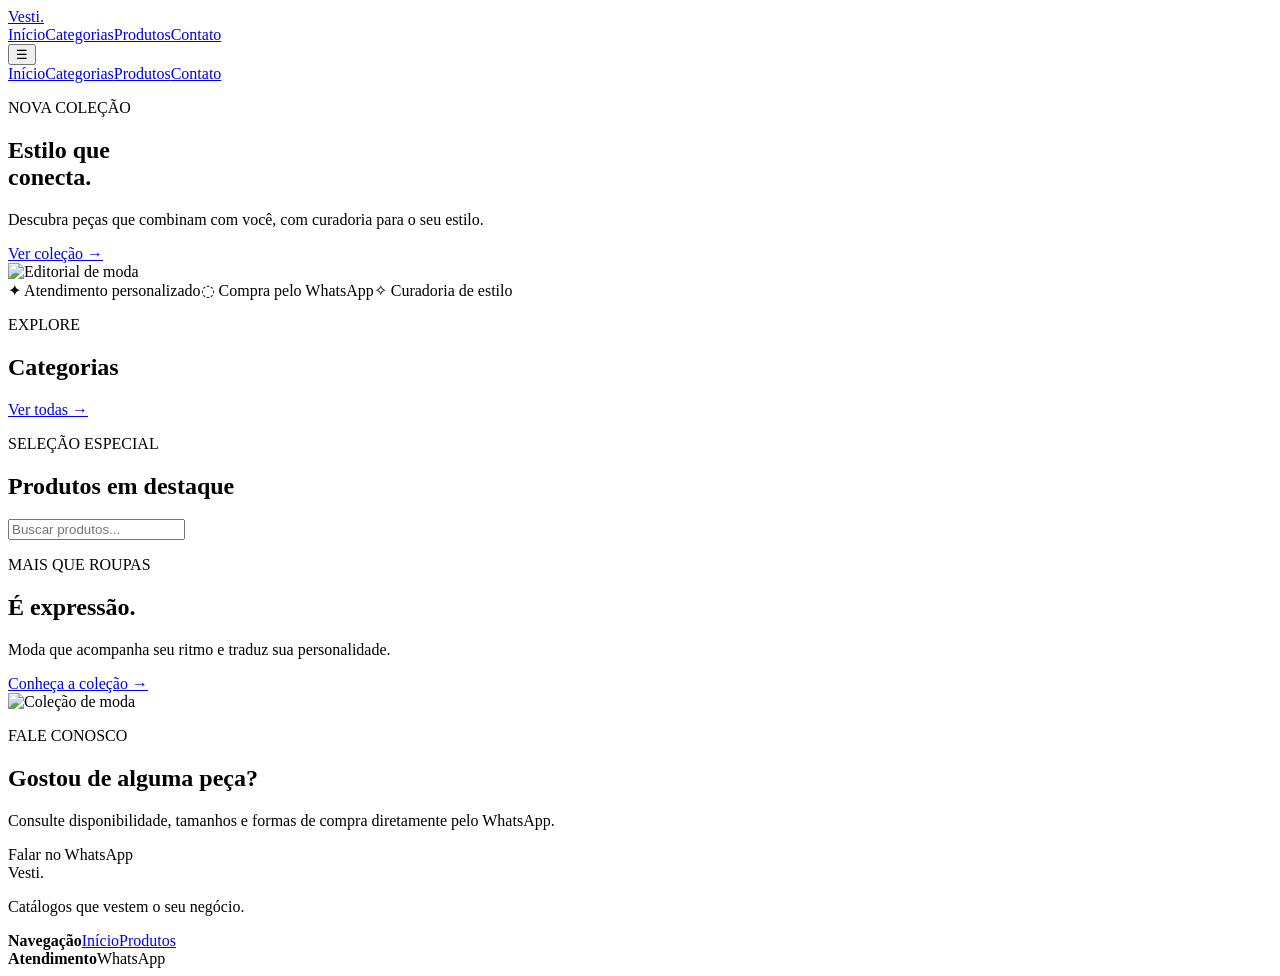
==== index.html @ 07795351 "Create Vesti catalog homepage" ====
<!doctype html>
<html lang="pt-BR">
<head>
  <meta charset="UTF-8" />
  <meta name="viewport" content="width=device-width, initial-scale=1.0" />
  <meta name="description" content="Catálogo digital de moda" />
  <title>Vesti | Catálogo</title>
  <link rel="preconnect" href="https://fonts.googleapis.com" />
  <link rel="preconnect" href="https://fonts.gstatic.com" crossorigin />
  <link href="https://fonts.googleapis.com/css2?family=Inter:wght@400;500;600&family=Poppins:wght@500;600;700&display=swap" rel="stylesheet" />
  <link rel="stylesheet" href="css/style.css" />
</head>
<body>
  <header class="header">
    <a class="brand" href="#inicio">Vesti<span>.</span></a>
    <nav class="nav"><a href="#inicio">Início</a><a href="#categorias">Categorias</a><a href="#produtos">Produtos</a><a href="#contato">Contato</a></nav>
    <button class="menu" id="menu" aria-label="Abrir menu">☰</button>
  </header>
  <nav class="mobile-nav" id="mobileNav"><a href="#inicio">Início</a><a href="#categorias">Categorias</a><a href="#produtos">Produtos</a><a href="#contato">Contato</a></nav>
  <main>
    <section class="hero" id="inicio">
      <div class="hero-copy"><p class="eyebrow">NOVA COLEÇÃO</p><h1>Estilo que<br><strong>conecta.</strong></h1><p>Descubra peças que combinam com você, com curadoria para o seu estilo.</p><a class="btn primary" href="#produtos">Ver coleção <span>→</span></a></div>
      <div class="hero-image"><img src="https://images.unsplash.com/photo-1539109136881-3be0616acf4b?auto=format&fit=crop&w=1200&q=85" alt="Editorial de moda" /></div>
    </section>
    <section class="benefits"><span>✦ Atendimento personalizado</span><span>◌ Compra pelo WhatsApp</span><span>✧ Curadoria de estilo</span></section>
    <section class="section" id="categorias"><div class="section-head"><div><p class="eyebrow">EXPLORE</p><h2>Categorias</h2></div><a class="link" href="#produtos">Ver todas →</a></div><div class="categories" id="categories"></div></section>
    <section class="section" id="produtos"><div class="section-head"><div><p class="eyebrow">SELEÇÃO ESPECIAL</p><h2>Produtos em destaque</h2></div><input id="search" type="search" placeholder="Buscar produtos..." aria-label="Buscar produtos" /></div><div class="filters" id="filters"></div><div class="products" id="products"></div><p id="empty" hidden>Nenhum produto encontrado.</p></section>
    <section class="promo"><div><p class="eyebrow">MAIS QUE ROUPAS</p><h2>É expressão.</h2><p>Moda que acompanha seu ritmo e traduz sua personalidade.</p><a class="btn primary" href="#produtos">Conheça a coleção →</a></div><img src="https://images.unsplash.com/photo-1496747611176-843222e1e57c?auto=format&fit=crop&w=1100&q=85" alt="Coleção de moda" /></section>
    <section class="contact" id="contato"><div><p class="eyebrow">FALE CONOSCO</p><h2>Gostou de alguma peça?</h2><p>Consulte disponibilidade, tamanhos e formas de compra diretamente pelo WhatsApp.</p></div><a class="btn primary" id="whatsapp" target="_blank" rel="noopener">Falar no WhatsApp</a></section>
  </main>
  <footer class="footer"><div><div class="footer-brand">Vesti<span>.</span></div><p>Catálogos que vestem o seu negócio.</p></div><div><strong>Navegação</strong><a href="#inicio">Início</a><a href="#produtos">Produtos</a></div><div><strong>Atendimento</strong><a id="footerWhatsApp" target="_blank" rel="noopener">WhatsApp</a><span id="instagram"></span></div></footer>
  <dialog id="dialog"><button id="close" class="close" aria-label="Fechar">×</button><div id="dialogBody"></div></dialog>
  <script src="js/script.js"></script>
</body>
</html>
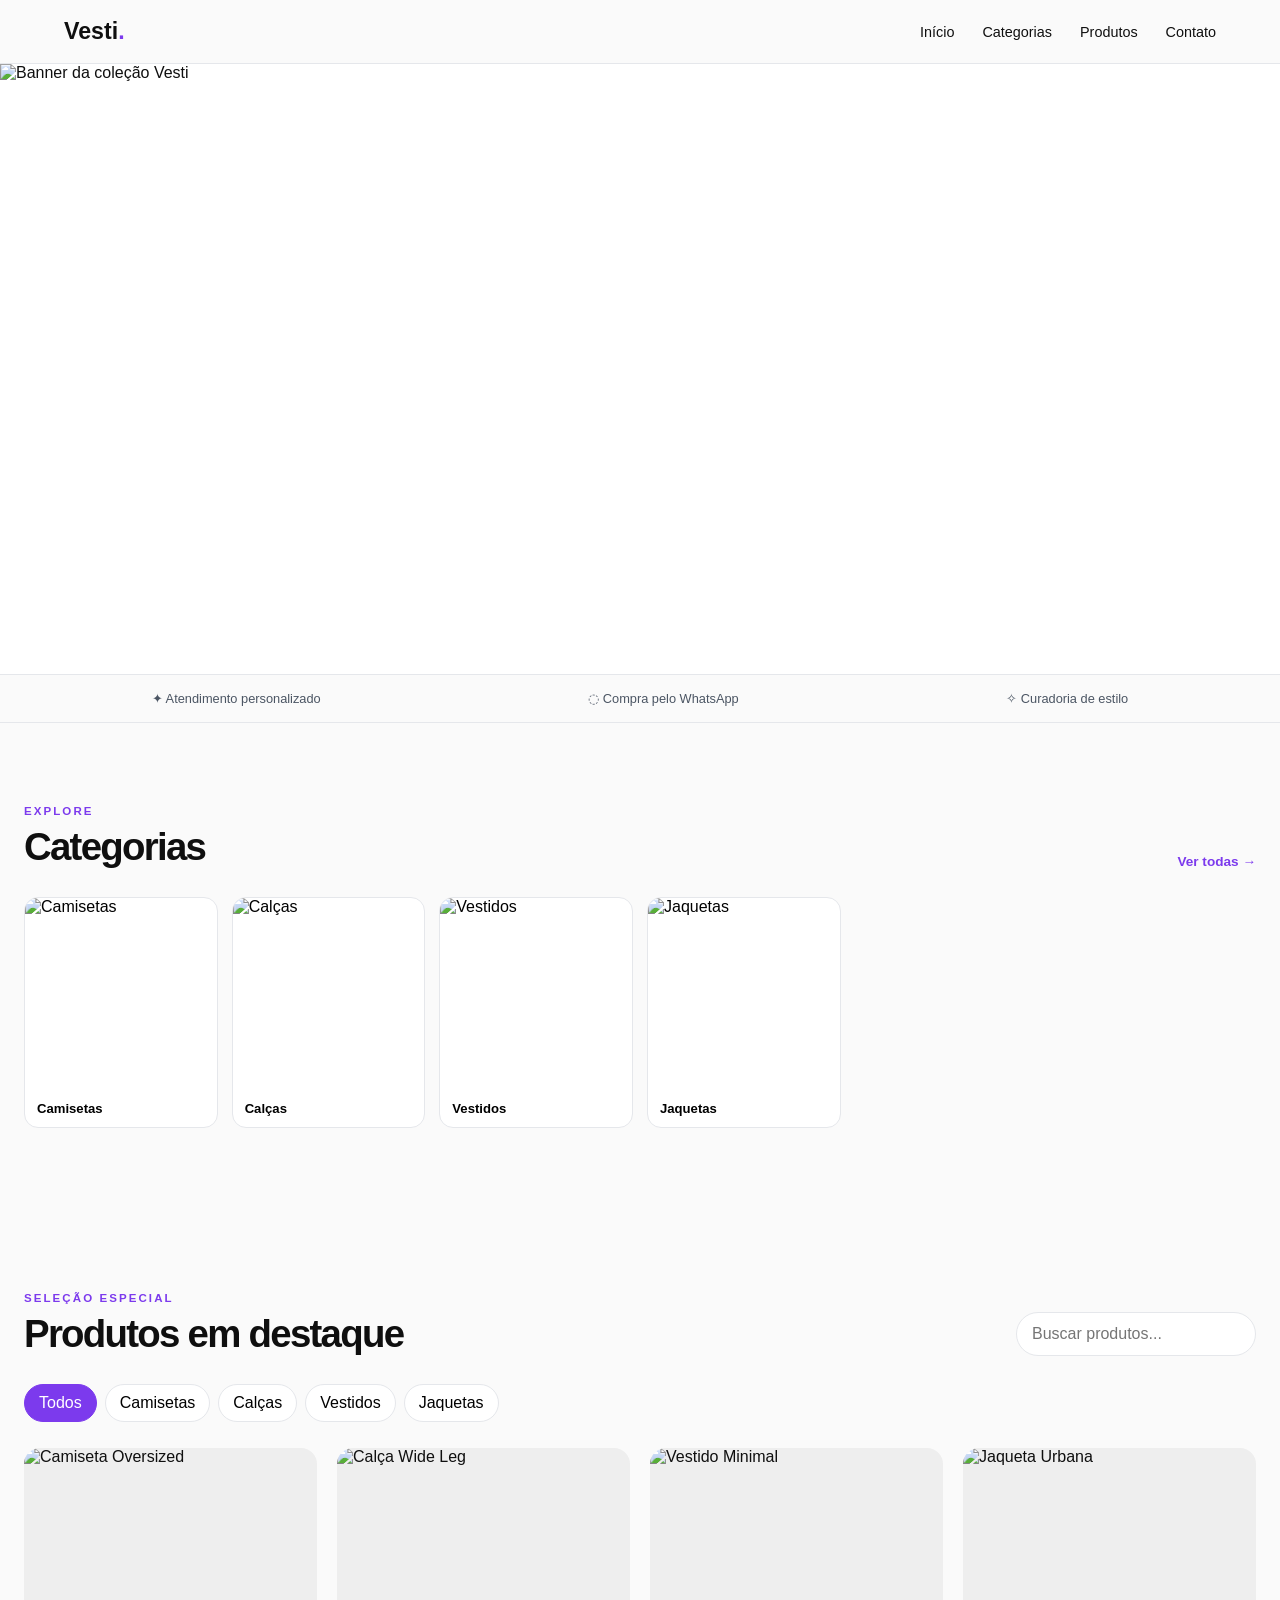
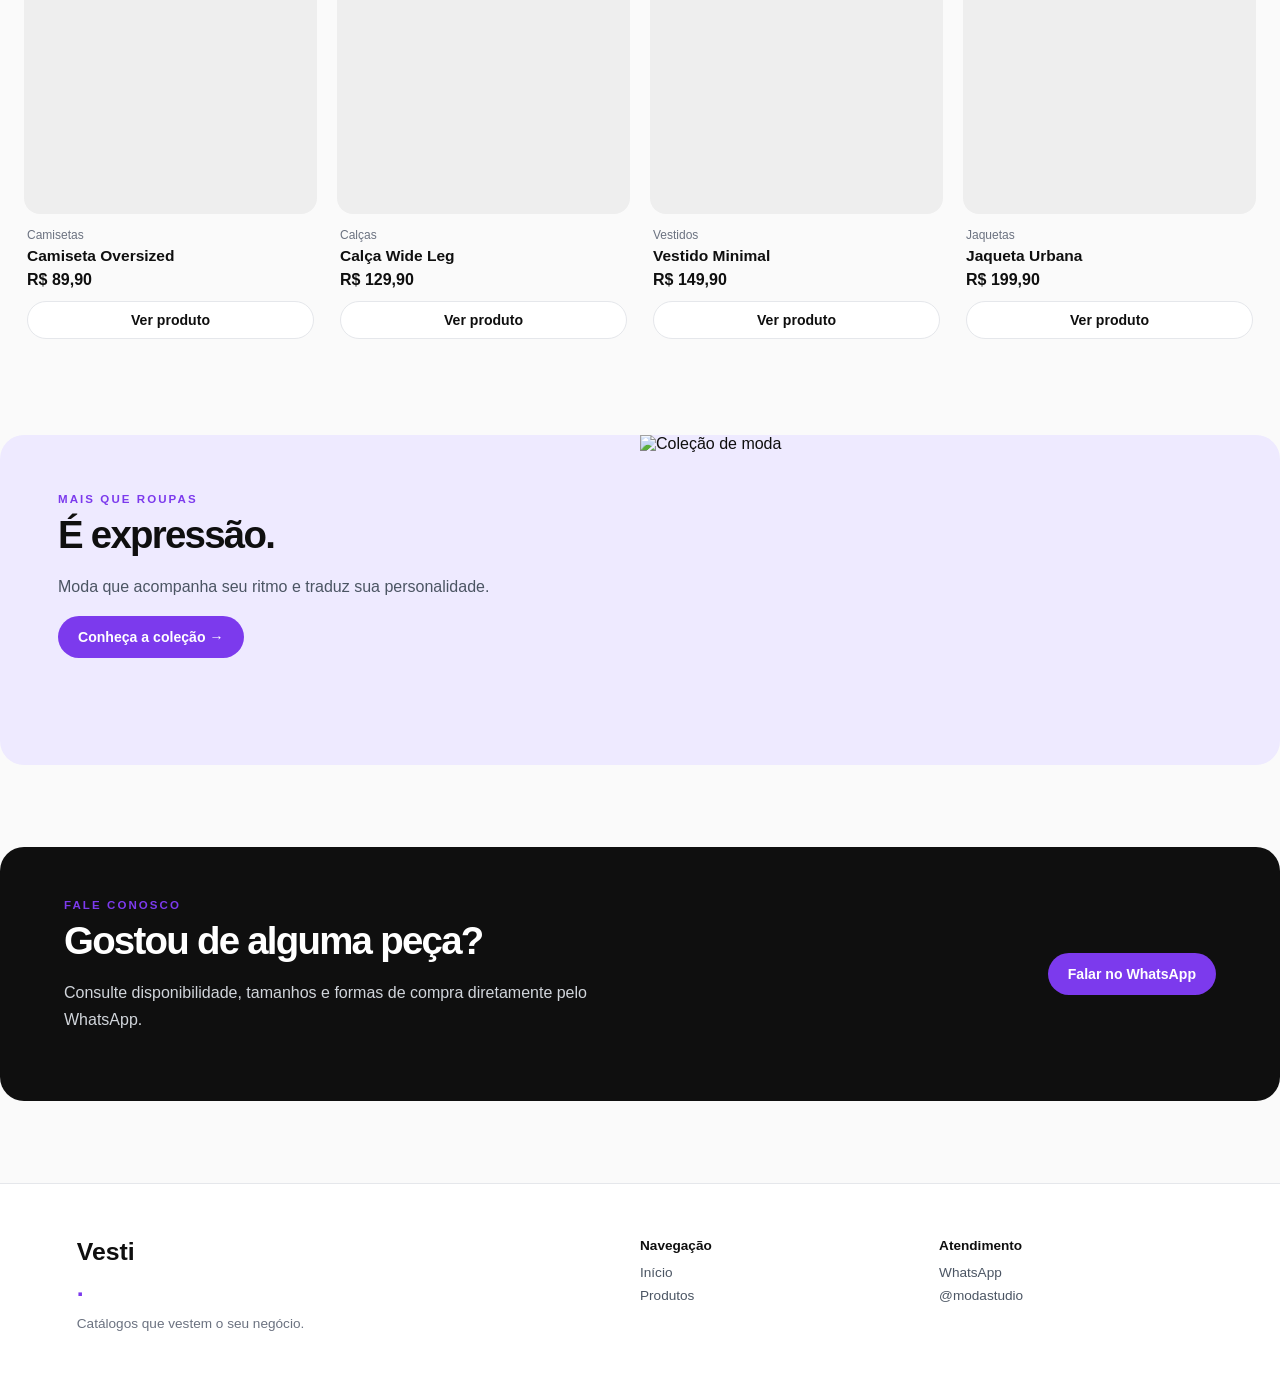
==== commit aa4d0944: "Altera banner para receber somente uma imagem" ====
--- a/index.html
+++ b/index.html
@@ -19,8 +19,7 @@
   <nav class="mobile-nav" id="mobileNav"><a href="#inicio">Início</a><a href="#categorias">Categorias</a><a href="#produtos">Produtos</a><a href="#contato">Contato</a></nav>
   <main>
     <section class="hero" id="inicio">
-      <div class="hero-copy"><p class="eyebrow">NOVA COLEÇÃO</p><h1>Estilo que<br><strong>conecta.</strong></h1><p>Descubra peças que combinam com você, com curadoria para o seu estilo.</p><a class="btn primary" href="#produtos">Ver coleção <span>→</span></a></div>
-      <div class="hero-image"><img src="https://images.unsplash.com/photo-1539109136881-3be0616acf4b?auto=format&fit=crop&w=1200&q=85" alt="Editorial de moda" /></div>
+      <img class="hero-banner" src="assets/banner-desktop.png" alt="Banner da coleção Vesti" />
     </section>
     <section class="benefits"><span>✦ Atendimento personalizado</span><span>◌ Compra pelo WhatsApp</span><span>✧ Curadoria de estilo</span></section>
     <section class="section" id="categorias"><div class="section-head"><div><p class="eyebrow">EXPLORE</p><h2>Categorias</h2></div><a class="link" href="#produtos">Ver todas →</a></div><div class="categories" id="categories"></div></section>
--- a/css/style.css
+++ b/css/style.css
@@ -0,0 +1 @@
+:root{--black:#0f0f0f;--white:#fafafa;--purple:#7c3aed;--light:#e5e7eb;--muted:#6b7280}*{box-sizing:border-box}html{scroll-behavior:smooth}body{margin:0;background:var(--white);color:var(--black);font-family:Inter,Arial,sans-serif}h1,h2,h3,.brand,.btn,.footer-brand{font-family:Poppins,Arial,sans-serif}a{text-decoration:none;color:inherit}button,input{font:inherit}.header{position:sticky;top:0;z-index:20;display:flex;align-items:center;justify-content:space-between;padding:18px clamp(20px,5vw,72px);background:rgba(250,250,250,.94);border-bottom:1px solid var(--light);backdrop-filter:blur(14px)}.brand{font-size:1.45rem;font-weight:700}.brand span,.footer-brand span{color:var(--purple)}.nav{display:flex;gap:28px;font-size:.9rem}.nav a:hover,.link{color:var(--purple)}.menu{display:none;border:0;background:transparent;font-size:1.5rem}.mobile-nav{display:none;padding:12px 24px;border-bottom:1px solid var(--light)}.mobile-nav a{display:block;padding:9px 0}.hero{max-width:1280px;margin:auto;display:grid;grid-template-columns:1fr 1fr;min-height:610px;background:#fff}.hero-copy{display:flex;flex-direction:column;justify-content:center;padding:60px clamp(28px,6vw,80px)}.eyebrow{margin:0;color:var(--purple);font-size:.72rem;font-weight:700;letter-spacing:.18em}.hero h1{margin:16px 0;font-size:clamp(3rem,6vw,6.2rem);line-height:1.03;letter-spacing:-.065em}.hero h1 strong{color:var(--purple)}.hero-copy>p:not(.eyebrow){max-width:460px;color:#4b5563;line-height:1.7}.hero-image{min-height:610px}.hero-image img{width:100%;height:100%;object-fit:cover}.btn{display:inline-flex;align-items:center;justify-content:center;gap:9px;width:max-content;padding:13px 20px;border-radius:999px;font-size:.88rem;font-weight:600}.primary{color:white;background:var(--purple)}.benefits{max-width:1280px;margin:auto;display:flex;justify-content:space-around;gap:12px;padding:16px 24px;border-block:1px solid var(--light);font-size:.8rem;color:#4b5563}.section{max-width:1280px;margin:auto;padding:82px 24px}.section-head{display:flex;align-items:end;justify-content:space-between;gap:20px;margin-bottom:28px}.section-head h2,.promo h2,.contact h2{margin:8px 0 0;font-size:clamp(1.9rem,3vw,3rem);letter-spacing:-.045em}.link{font-size:.85rem;font-weight:600}.section-head input{width:240px;padding:12px 15px;border:1px solid var(--light);border-radius:999px;background:#fff;outline-color:var(--purple)}.categories{display:grid;grid-template-columns:repeat(6,1fr);gap:14px}.category{padding:0;overflow:hidden;background:#fff;border:1px solid var(--light);border-radius:14px;text-align:left;cursor:pointer}.category img{display:block;width:100%;aspect-ratio:1;object-fit:cover}.category span{display:block;padding:11px 12px;font-size:.82rem;font-weight:600}.filters{display:flex;flex-wrap:wrap;gap:8px;margin-bottom:26px}.filter{padding:9px 14px;border:1px solid var(--light);border-radius:999px;background:#fff;cursor:pointer}.filter.active,.filter:hover{color:#fff;background:var(--purple);border-color:var(--purple)}.products{display:grid;grid-template-columns:repeat(4,1fr);gap:20px}.card-media{overflow:hidden;aspect-ratio:4/5;border-radius:16px;background:#eee}.card-media img{width:100%;height:100%;object-fit:cover;display:block;transition:transform .35s}.card:hover img{transform:scale(1.04)}.card-info{padding:14px 3px}.card-category{margin:0 0 5px;color:var(--muted);font-size:.75rem}.card h3{margin:0 0 6px;font-size:.97rem}.price{margin:0;font-weight:700}.card .btn{width:100%;margin-top:12px;padding:10px 14px;border:1px solid var(--light);background:#fff;color:var(--black)}.promo{max-width:1280px;margin:0 auto 82px;display:grid;grid-template-columns:1fr 1fr;overflow:hidden;border-radius:24px;background:#eeeaff}.promo>div{padding:58px}.promo p:not(.eyebrow),.contact p:not(.eyebrow){max-width:570px;color:#4b5563;line-height:1.7}.promo img{width:100%;height:100%;min-height:330px;object-fit:cover}.contact{max-width:1280px;margin:0 auto 82px;padding:52px clamp(28px,5vw,64px);display:flex;align-items:center;justify-content:space-between;gap:30px;background:var(--black);color:#fff;border-radius:24px}.contact p:not(.eyebrow){color:#d1d5db}.footer{display:grid;grid-template-columns:2fr 1fr 1fr;gap:35px;padding:54px clamp(24px,6vw,80px);border-top:1px solid var(--light);background:#fff;color:#4b5563;font-size:.85rem}.footer-brand{font-size:1.55rem;font-weight:700;color:var(--black)}.footer p{color:var(--muted)}.footer>div>strong{display:block;margin-bottom:12px;color:var(--black)}.footer a,.footer span{display:block;margin:8px 0}.close{float:right;border:0;background:transparent;font-size:1.8rem;cursor:pointer}dialog{width:min(92vw,760px);border:0;border-radius:22px;padding:26px;box-shadow:0 20px 80px #0003}dialog::backdrop{background:#0009}.dialog-grid{display:grid;grid-template-columns:1fr 1fr;gap:24px}.dialog-grid img{width:100%;border-radius:14px;aspect-ratio:4/5;object-fit:cover}.dialog-copy{color:#4b5563;line-height:1.7}@media(max-width:980px){.categories{grid-template-columns:repeat(3,1fr)}.products{grid-template-columns:repeat(2,1fr)}}@media(max-width:680px){.nav{display:none}.menu{display:block}.mobile-nav.open{display:block}.hero{grid-template-columns:1fr}.hero-copy{min-height:460px}.hero-image{min-height:430px}.benefits{flex-direction:column;align-items:center}.section{padding:56px 20px}.section-head{align-items:start;flex-direction:column}.section-head input{width:100%}.categories{grid-template-columns:repeat(2,1fr);gap:10px}.promo{grid-template-columns:1fr;margin:0 20px 56px}.promo>div{padding:34px 26px}.contact{margin:0 20px 56px;flex-direction:column;align-items:flex-start;padding:34px 26px}.footer{grid-template-columns:1fr 1fr}.dialog-grid{grid-template-columns:1fr}}
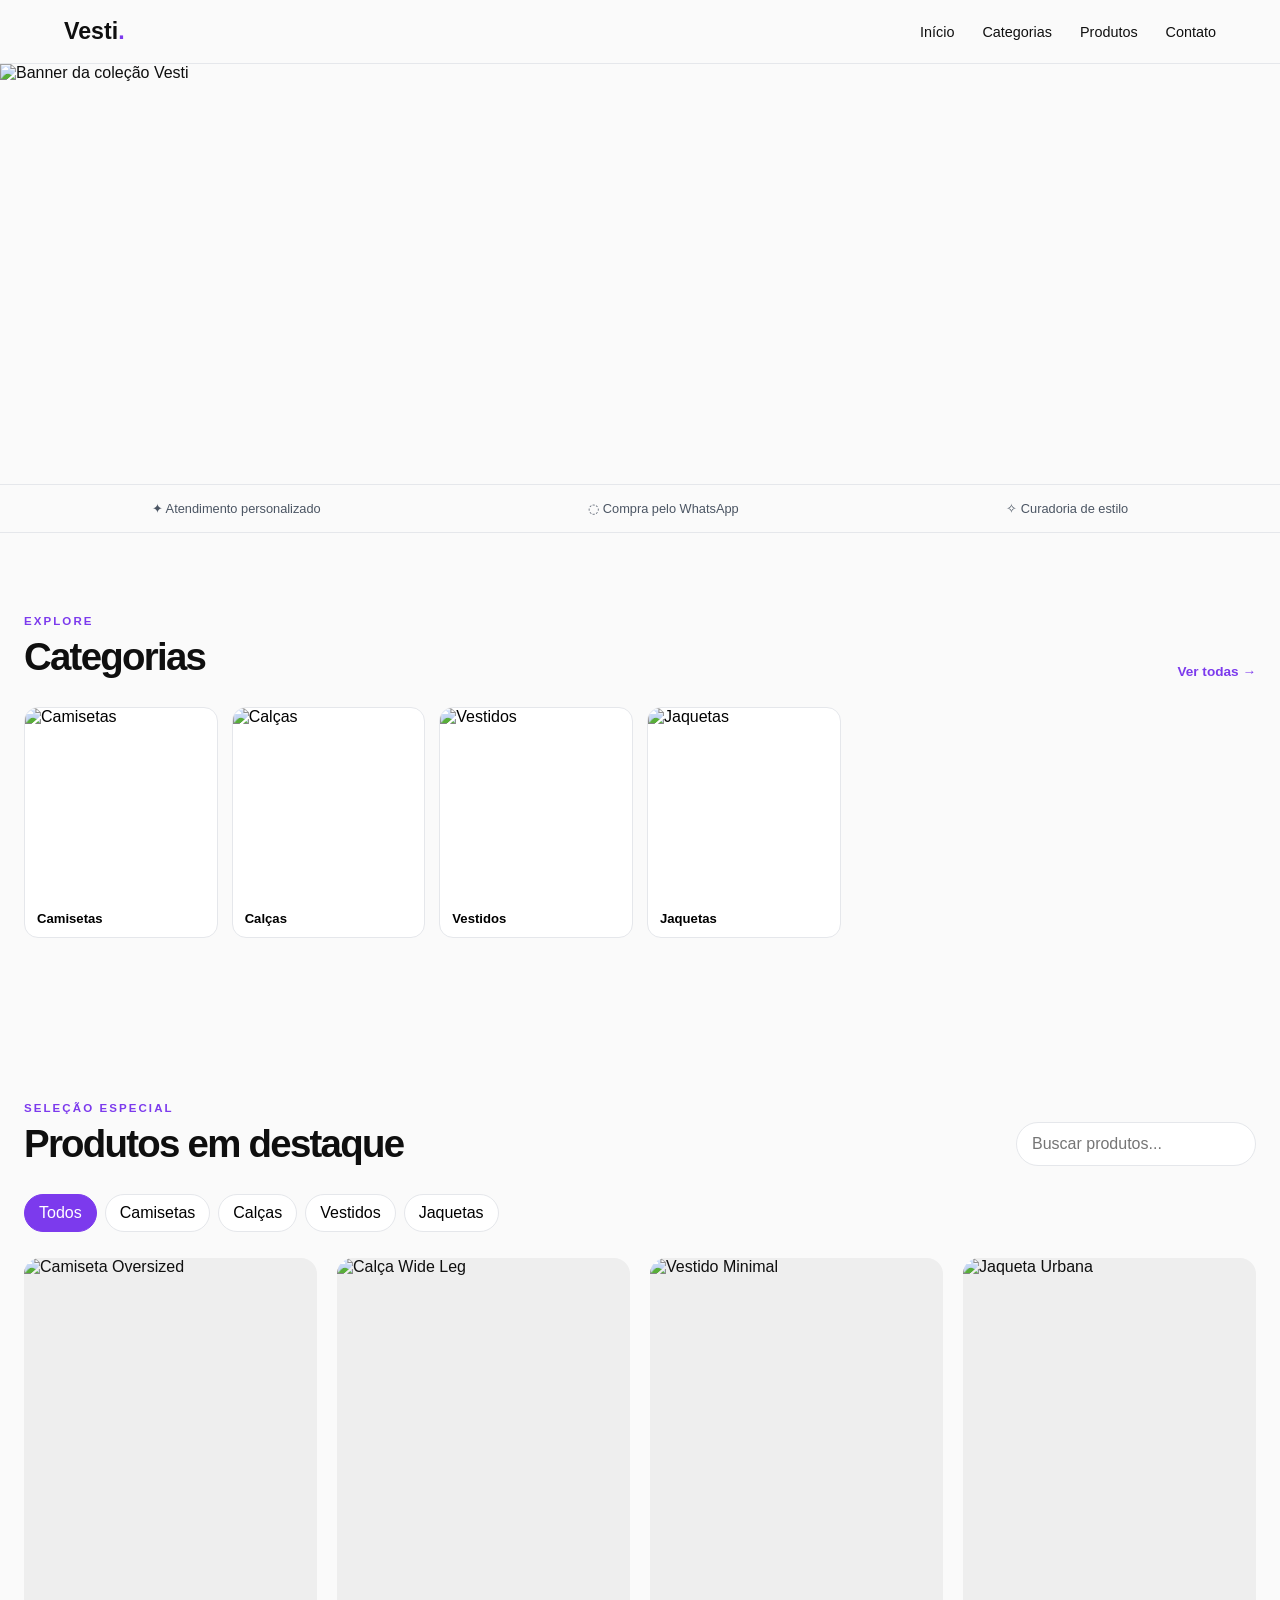
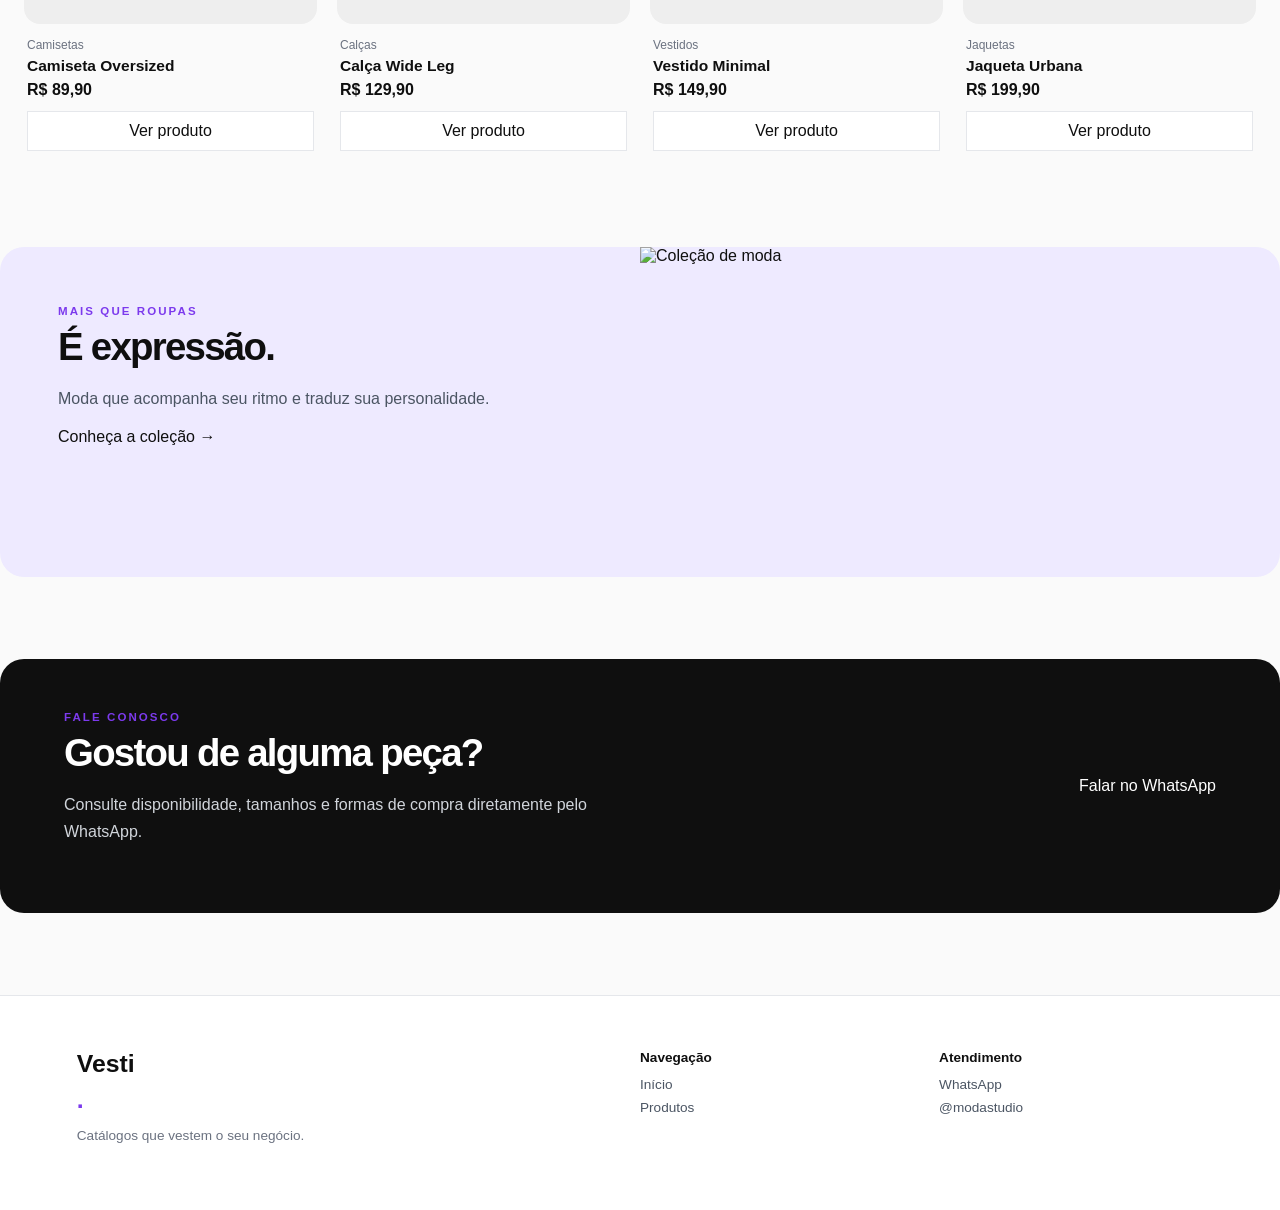
==== commit 0ef231d2: "Usa banner mobile automaticamente em dispositivos móveis" ====
--- a/index.html
+++ b/index.html
@@ -19,7 +19,10 @@
   <nav class="mobile-nav" id="mobileNav"><a href="#inicio">Início</a><a href="#categorias">Categorias</a><a href="#produtos">Produtos</a><a href="#contato">Contato</a></nav>
   <main>
     <section class="hero" id="inicio">
-      <img class="hero-banner" src="assets/banner-desktop.png" alt="Banner da coleção Vesti" />
+      <picture>
+        <source media="(max-width: 680px)" srcset="assets/banner-mobile.png" />
+        <img class="hero-banner" src="assets/banner-desktop.png" alt="Banner da coleção Vesti" />
+      </picture>
     </section>
     <section class="benefits"><span>✦ Atendimento personalizado</span><span>◌ Compra pelo WhatsApp</span><span>✧ Curadoria de estilo</span></section>
     <section class="section" id="categorias"><div class="section-head"><div><p class="eyebrow">EXPLORE</p><h2>Categorias</h2></div><a class="link" href="#produtos">Ver todas →</a></div><div class="categories" id="categories"></div></section>
--- a/css/style.css
+++ b/css/style.css
@@ -1 +1 @@
-:root{--black:#0f0f0f;--white:#fafafa;--purple:#7c3aed;--light:#e5e7eb;--muted:#6b7280}*{box-sizing:border-box}html{scroll-behavior:smooth}body{margin:0;background:var(--white);color:var(--black);font-family:Inter,Arial,sans-serif}h1,h2,h3,.brand,.btn,.footer-brand{font-family:Poppins,Arial,sans-serif}a{text-decoration:none;color:inherit}button,input{font:inherit}.header{position:sticky;top:0;z-index:20;display:flex;align-items:center;justify-content:space-between;padding:18px clamp(20px,5vw,72px);background:rgba(250,250,250,.94);border-bottom:1px solid var(--light);backdrop-filter:blur(14px)}.brand{font-size:1.45rem;font-weight:700}.brand span,.footer-brand span{color:var(--purple)}.nav{display:flex;gap:28px;font-size:.9rem}.nav a:hover,.link{color:var(--purple)}.menu{display:none;border:0;background:transparent;font-size:1.5rem}.mobile-nav{display:none;padding:12px 24px;border-bottom:1px solid var(--light)}.mobile-nav a{display:block;padding:9px 0}.hero{max-width:1280px;margin:auto;display:grid;grid-template-columns:1fr 1fr;min-height:610px;background:#fff}.hero-copy{display:flex;flex-direction:column;justify-content:center;padding:60px clamp(28px,6vw,80px)}.eyebrow{margin:0;color:var(--purple);font-size:.72rem;font-weight:700;letter-spacing:.18em}.hero h1{margin:16px 0;font-size:clamp(3rem,6vw,6.2rem);line-height:1.03;letter-spacing:-.065em}.hero h1 strong{color:var(--purple)}.hero-copy>p:not(.eyebrow){max-width:460px;color:#4b5563;line-height:1.7}.hero-image{min-height:610px}.hero-image img{width:100%;height:100%;object-fit:cover}.btn{display:inline-flex;align-items:center;justify-content:center;gap:9px;width:max-content;padding:13px 20px;border-radius:999px;font-size:.88rem;font-weight:600}.primary{color:white;background:var(--purple)}.benefits{max-width:1280px;margin:auto;display:flex;justify-content:space-around;gap:12px;padding:16px 24px;border-block:1px solid var(--light);font-size:.8rem;color:#4b5563}.section{max-width:1280px;margin:auto;padding:82px 24px}.section-head{display:flex;align-items:end;justify-content:space-between;gap:20px;margin-bottom:28px}.section-head h2,.promo h2,.contact h2{margin:8px 0 0;font-size:clamp(1.9rem,3vw,3rem);letter-spacing:-.045em}.link{font-size:.85rem;font-weight:600}.section-head input{width:240px;padding:12px 15px;border:1px solid var(--light);border-radius:999px;background:#fff;outline-color:var(--purple)}.categories{display:grid;grid-template-columns:repeat(6,1fr);gap:14px}.category{padding:0;overflow:hidden;background:#fff;border:1px solid var(--light);border-radius:14px;text-align:left;cursor:pointer}.category img{display:block;width:100%;aspect-ratio:1;object-fit:cover}.category span{display:block;padding:11px 12px;font-size:.82rem;font-weight:600}.filters{display:flex;flex-wrap:wrap;gap:8px;margin-bottom:26px}.filter{padding:9px 14px;border:1px solid var(--light);border-radius:999px;background:#fff;cursor:pointer}.filter.active,.filter:hover{color:#fff;background:var(--purple);border-color:var(--purple)}.products{display:grid;grid-template-columns:repeat(4,1fr);gap:20px}.card-media{overflow:hidden;aspect-ratio:4/5;border-radius:16px;background:#eee}.card-media img{width:100%;height:100%;object-fit:cover;display:block;transition:transform .35s}.card:hover img{transform:scale(1.04)}.card-info{padding:14px 3px}.card-category{margin:0 0 5px;color:var(--muted);font-size:.75rem}.card h3{margin:0 0 6px;font-size:.97rem}.price{margin:0;font-weight:700}.card .btn{width:100%;margin-top:12px;padding:10px 14px;border:1px solid var(--light);background:#fff;color:var(--black)}.promo{max-width:1280px;margin:0 auto 82px;display:grid;grid-template-columns:1fr 1fr;overflow:hidden;border-radius:24px;background:#eeeaff}.promo>div{padding:58px}.promo p:not(.eyebrow),.contact p:not(.eyebrow){max-width:570px;color:#4b5563;line-height:1.7}.promo img{width:100%;height:100%;min-height:330px;object-fit:cover}.contact{max-width:1280px;margin:0 auto 82px;padding:52px clamp(28px,5vw,64px);display:flex;align-items:center;justify-content:space-between;gap:30px;background:var(--black);color:#fff;border-radius:24px}.contact p:not(.eyebrow){color:#d1d5db}.footer{display:grid;grid-template-columns:2fr 1fr 1fr;gap:35px;padding:54px clamp(24px,6vw,80px);border-top:1px solid var(--light);background:#fff;color:#4b5563;font-size:.85rem}.footer-brand{font-size:1.55rem;font-weight:700;color:var(--black)}.footer p{color:var(--muted)}.footer>div>strong{display:block;margin-bottom:12px;color:var(--black)}.footer a,.footer span{display:block;margin:8px 0}.close{float:right;border:0;background:transparent;font-size:1.8rem;cursor:pointer}dialog{width:min(92vw,760px);border:0;border-radius:22px;padding:26px;box-shadow:0 20px 80px #0003}dialog::backdrop{background:#0009}.dialog-grid{display:grid;grid-template-columns:1fr 1fr;gap:24px}.dialog-grid img{width:100%;border-radius:14px;aspect-ratio:4/5;object-fit:cover}.dialog-copy{color:#4b5563;line-height:1.7}@media(max-width:980px){.categories{grid-template-columns:repeat(3,1fr)}.products{grid-template-columns:repeat(2,1fr)}}@media(max-width:680px){.nav{display:none}.menu{display:block}.mobile-nav.open{display:block}.hero{grid-template-columns:1fr}.hero-copy{min-height:460px}.hero-image{min-height:430px}.benefits{flex-direction:column;align-items:center}.section{padding:56px 20px}.section-head{align-items:start;flex-direction:column}.section-head input{width:100%}.categories{grid-template-columns:repeat(2,1fr);gap:10px}.promo{grid-template-columns:1fr;margin:0 20px 56px}.promo>div{padding:34px 26px}.contact{margin:0 20px 56px;flex-direction:column;align-items:flex-start;padding:34px 26px}.footer{grid-template-columns:1fr 1fr}.dialog-grid{grid-template-columns:1fr}}+:root{--black:#0f0f0f;--white:#fafafa;--purple:#7c3aed;--light:#e5e7eb;--muted:#6b7280}*{box-sizing:border-box}html{scroll-behavior:smooth}body{margin:0;background:var(--white);color:var(--black);font-family:Inter,Arial,sans-serif}h1,h2,h3,.brand,.btn,.footer-brand{font-family:Poppins,Arial,sans-serif}a{text-decoration:none;color:inherit}button,input{font:inherit}.header{position:sticky;top:0;z-index:20;display:flex;align-items:center;justify-content:space-between;padding:18px clamp(20px,5vw,72px);background:rgba(250,250,250,.94);border-bottom:1px solid var(--light);backdrop-filter:blur(14px)}.brand{font-size:1.45rem;font-weight:700}.brand span,.footer-brand span{color:var(--purple)}.nav{display:flex;gap:28px;font-size:.9rem}.nav a:hover,.link{color:var(--purple)}.menu{display:none;border:0;background:transparent;font-size:1.5rem}.mobile-nav{display:none;padding:12px 24px;border-bottom:1px solid var(--light)}.mobile-nav a{display:block;padding:9px 0}.hero{width:100%;margin:0;display:block;min-height:0;background:var(--white);overflow:hidden}.hero-banner{display:block;width:100%;height:auto;min-height:420px;max-height:780px;object-fit:cover;object-position:center}.benefits{max-width:1280px;margin:auto;display:flex;justify-content:space-around;gap:12px;padding:16px 24px;border-block:1px solid var(--light);font-size:.8rem;color:#4b5563}.section{max-width:1280px;margin:auto;padding:82px 24px}.section-head{display:flex;align-items:end;justify-content:space-between;gap:20px;margin-bottom:28px}.eyebrow{margin:0;color:var(--purple);font-size:.72rem;font-weight:700;letter-spacing:.18em}.section-head h2,.promo h2,.contact h2{margin:8px 0 0;font-size:clamp(1.9rem,3vw,3rem);letter-spacing:-.045em}.link{font-size:.85rem;font-weight:600}.section-head input{width:240px;padding:12px 15px;border:1px solid var(--light);border-radius:999px;background:#fff;outline-color:var(--purple)}.categories{display:grid;grid-template-columns:repeat(6,1fr);gap:14px}.category{padding:0;overflow:hidden;background:#fff;border:1px solid var(--light);border-radius:14px;text-align:left;cursor:pointer}.category img{display:block;width:100%;aspect-ratio:1;object-fit:cover}.category span{display:block;padding:11px 12px;font-size:.82rem;font-weight:600}.filters{display:flex;flex-wrap:wrap;gap:8px;margin-bottom:26px}.filter{padding:9px 14px;border:1px solid var(--light);border-radius:999px;background:#fff;cursor:pointer}.filter.active,.filter:hover{color:#fff;background:var(--purple);border-color:var(--purple)}.products{display:grid;grid-template-columns:repeat(4,1fr);gap:20px}.card-media{overflow:hidden;aspect-ratio:4/5;border-radius:16px;background:#eee}.card-media img{width:100%;height:100%;object-fit:cover;display:block;transition:transform .35s}.card:hover img{transform:scale(1.04)}.card-info{padding:14px 3px}.card-category{margin:0 0 5px;color:var(--muted);font-size:.75rem}.card h3{margin:0 0 6px;font-size:.97rem}.price{margin:0;font-weight:700}.card .btn{width:100%;margin-top:12px;padding:10px 14px;border:1px solid var(--light);background:#fff;color:var(--black)}.promo{max-width:1280px;margin:0 auto 82px;display:grid;grid-template-columns:1fr 1fr;overflow:hidden;border-radius:24px;background:#eeeaff}.promo>div{padding:58px}.promo p:not(.eyebrow),.contact p:not(.eyebrow){max-width:570px;color:#4b5563;line-height:1.7}.promo img{width:100%;height:100%;min-height:330px;object-fit:cover}.contact{max-width:1280px;margin:0 auto 82px;padding:52px clamp(28px,5vw,64px);display:flex;align-items:center;justify-content:space-between;gap:30px;background:var(--black);color:#fff;border-radius:24px}.contact p:not(.eyebrow){color:#d1d5db}.footer{display:grid;grid-template-columns:2fr 1fr 1fr;gap:35px;padding:54px clamp(24px,6vw,80px);border-top:1px solid var(--light);background:#fff;color:#4b5563;font-size:.85rem}.footer-brand{font-size:1.55rem;font-weight:700;color:var(--black)}.footer p{color:var(--muted)}.footer>div>strong{display:block;margin-bottom:12px;color:var(--black)}.footer a,.footer span{display:block;margin:8px 0}.close{float:right;border:0;background:transparent;font-size:1.8rem;cursor:pointer}dialog{width:min(92vw,760px);border:0;border-radius:22px;padding:26px;box-shadow:0 20px 80px #0003}dialog::backdrop{background:#0009}.dialog-grid{display:grid;grid-template-columns:1fr 1fr;gap:24px}.dialog-grid img{width:100%;border-radius:14px;aspect-ratio:4/5;object-fit:cover}.dialog-copy{color:#4b5563;line-height:1.7}@media(max-width:980px){.categories{grid-template-columns:repeat(3,1fr)}.products{grid-template-columns:repeat(2,1fr)}}@media(max-width:680px){.nav{display:none}.menu{display:block}.mobile-nav.open{display:block}.hero-banner{min-height:0;max-height:none;width:100%;object-fit:cover}.benefits{flex-direction:column;align-items:center}.section{padding:56px 20px}.section-head{align-items:start;flex-direction:column}.section-head input{width:100%}.categories{grid-template-columns:repeat(2,1fr);gap:10px}.promo{grid-template-columns:1fr;margin:0 20px 56px}.promo>div{padding:34px 26px}.contact{margin:0 20px 56px;flex-direction:column;align-items:flex-start;padding:34px 26px}.footer{grid-template-columns:1fr 1fr}.dialog-grid{grid-template-columns:1fr}}
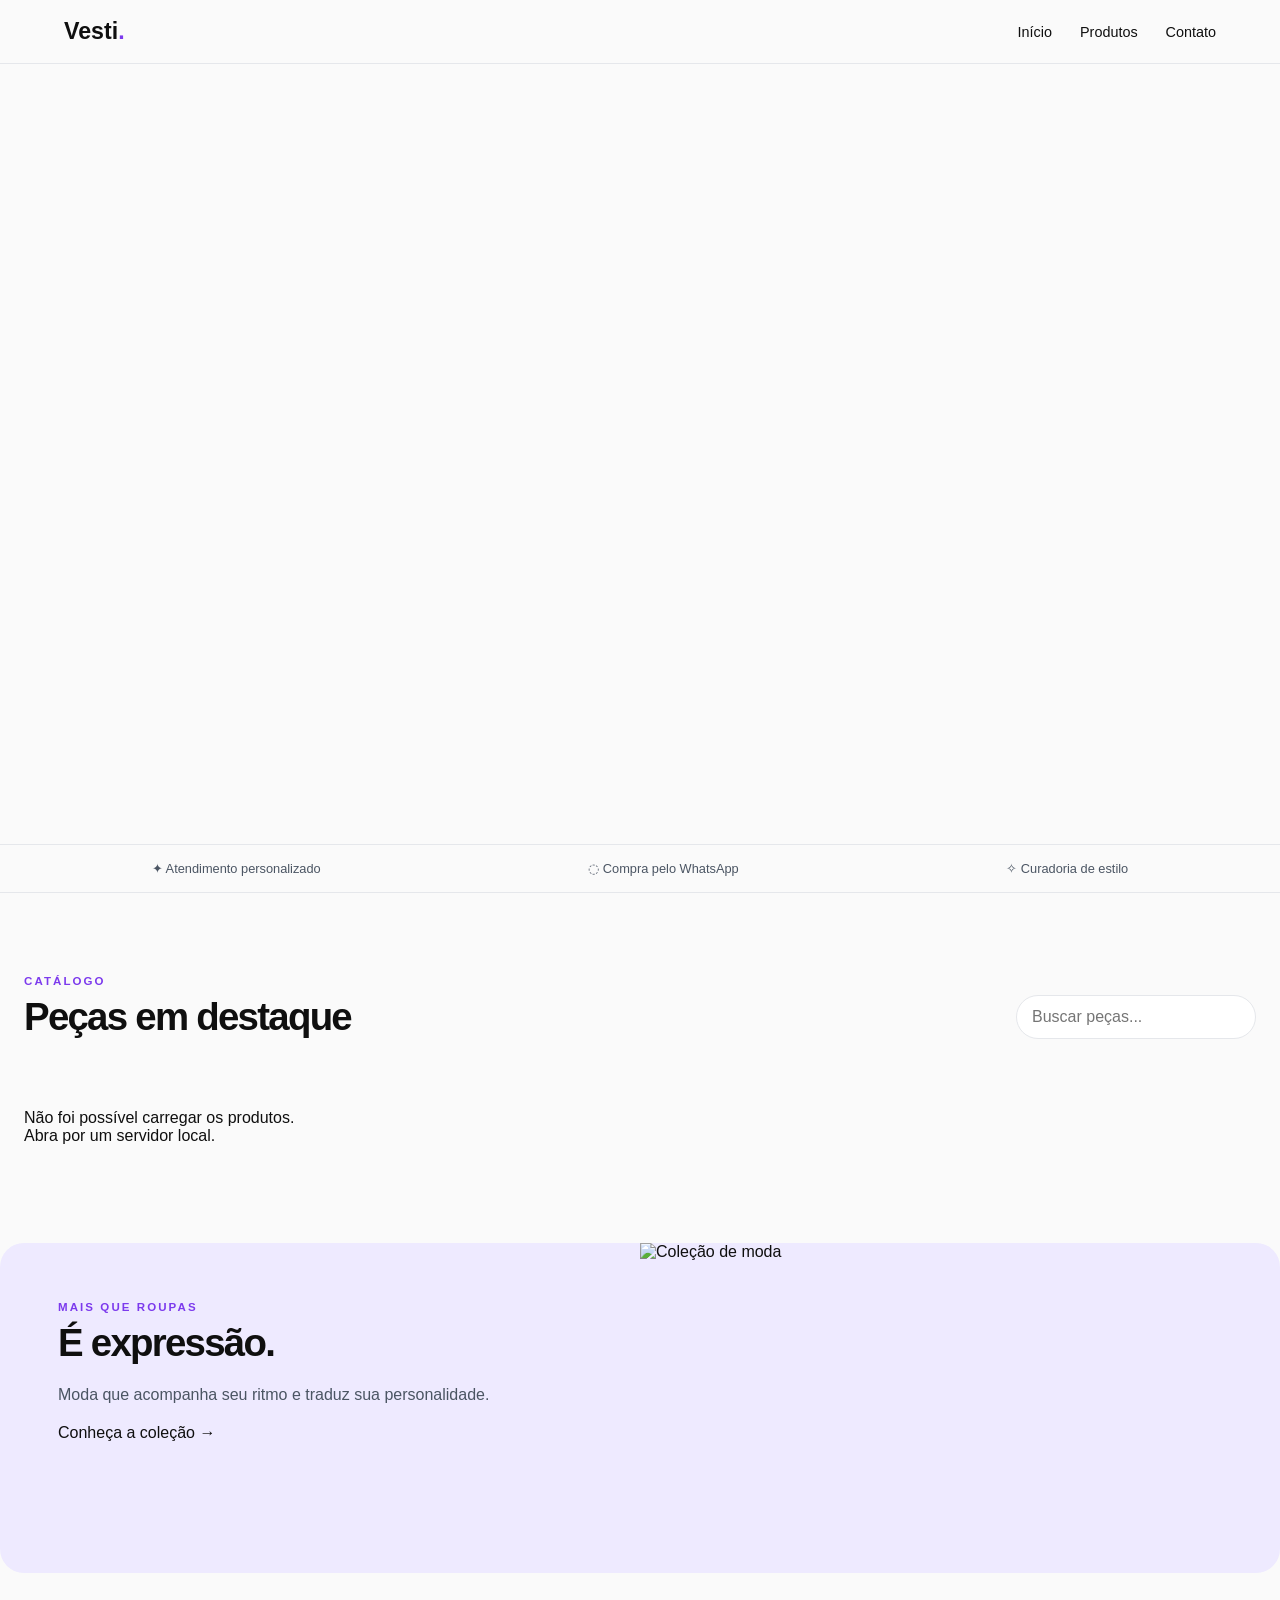
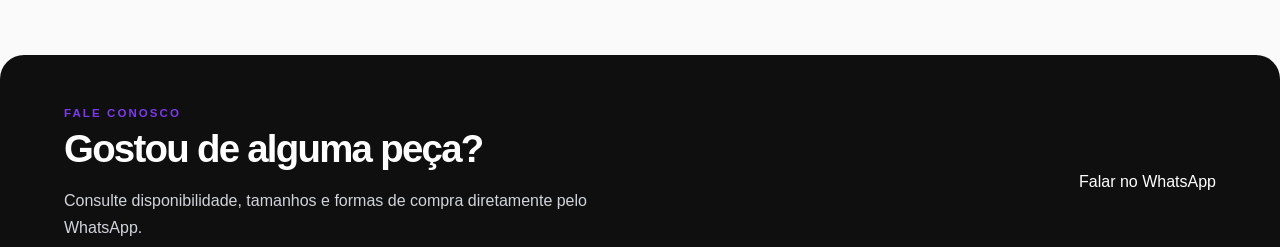
==== commit 5b3fae57: "Remove seção de categorias e mantém fontes originais do site" ====
--- a/index.html
+++ b/index.html
@@ -13,10 +13,10 @@
 <body>
   <header class="header">
     <a class="brand" href="#inicio">Vesti<span>.</span></a>
-    <nav class="nav"><a href="#inicio">Início</a><a href="#categorias">Categorias</a><a href="#produtos">Produtos</a><a href="#contato">Contato</a></nav>
+    <nav class="nav"><a href="#inicio">Início</a><a href="#produtos">Produtos</a><a href="#contato">Contato</a></nav>
     <button class="menu" id="menu" aria-label="Abrir menu">☰</button>
   </header>
-  <nav class="mobile-nav" id="mobileNav"><a href="#inicio">Início</a><a href="#categorias">Categorias</a><a href="#produtos">Produtos</a><a href="#contato">Contato</a></nav>
+  <nav class="mobile-nav" id="mobileNav"><a href="#inicio">Início</a><a href="#produtos">Produtos</a><a href="#contato">Contato</a></nav>
   <main>
     <section class="hero" id="inicio">
       <picture>
@@ -25,8 +25,7 @@
       </picture>
     </section>
     <section class="benefits"><span>✦ Atendimento personalizado</span><span>◌ Compra pelo WhatsApp</span><span>✧ Curadoria de estilo</span></section>
-    <section class="section" id="categorias"><div class="section-head"><div><p class="eyebrow">EXPLORE</p><h2>Categorias</h2></div><a class="link" href="#produtos">Ver todas →</a></div><div class="categories" id="categories"></div></section>
-    <section class="section" id="produtos"><div class="section-head"><div><p class="eyebrow">SELEÇÃO ESPECIAL</p><h2>Produtos em destaque</h2></div><input id="search" type="search" placeholder="Buscar produtos..." aria-label="Buscar produtos" /></div><div class="filters" id="filters"></div><div class="products" id="products"></div><p id="empty" hidden>Nenhum produto encontrado.</p></section>
+    <section class="section" id="produtos"><div class="section-head"><div><p class="eyebrow">CATÁLOGO</p><h2>Peças em destaque</h2></div><input id="search" type="search" placeholder="Buscar peças..." aria-label="Buscar produtos" /></div><div class="filters" id="filters"></div><div class="products" id="products"></div><p id="empty" hidden>Nenhum produto encontrado.</p></section>
     <section class="promo"><div><p class="eyebrow">MAIS QUE ROUPAS</p><h2>É expressão.</h2><p>Moda que acompanha seu ritmo e traduz sua personalidade.</p><a class="btn primary" href="#produtos">Conheça a coleção →</a></div><img src="https://images.unsplash.com/photo-1496747611176-843222e1e57c?auto=format&fit=crop&w=1100&q=85" alt="Coleção de moda" /></section>
     <section class="contact" id="contato"><div><p class="eyebrow">FALE CONOSCO</p><h2>Gostou de alguma peça?</h2><p>Consulte disponibilidade, tamanhos e formas de compra diretamente pelo WhatsApp.</p></div><a class="btn primary" id="whatsapp" target="_blank" rel="noopener">Falar no WhatsApp</a></section>
   </main>
--- a/css/style.css
+++ b/css/style.css
@@ -1 +1 @@
-:root{--black:#0f0f0f;--white:#fafafa;--purple:#7c3aed;--light:#e5e7eb;--muted:#6b7280}*{box-sizing:border-box}html{scroll-behavior:smooth}body{margin:0;background:var(--white);color:var(--black);font-family:Inter,Arial,sans-serif}h1,h2,h3,.brand,.btn,.footer-brand{font-family:Poppins,Arial,sans-serif}a{text-decoration:none;color:inherit}button,input{font:inherit}.header{position:sticky;top:0;z-index:20;display:flex;align-items:center;justify-content:space-between;padding:18px clamp(20px,5vw,72px);background:rgba(250,250,250,.94);border-bottom:1px solid var(--light);backdrop-filter:blur(14px)}.brand{font-size:1.45rem;font-weight:700}.brand span,.footer-brand span{color:var(--purple)}.nav{display:flex;gap:28px;font-size:.9rem}.nav a:hover,.link{color:var(--purple)}.menu{display:none;border:0;background:transparent;font-size:1.5rem}.mobile-nav{display:none;padding:12px 24px;border-bottom:1px solid var(--light)}.mobile-nav a{display:block;padding:9px 0}.hero{width:100%;margin:0;display:block;min-height:0;background:var(--white);overflow:hidden}.hero-banner{display:block;width:100%;height:auto;min-height:420px;max-height:780px;object-fit:cover;object-position:center}.benefits{max-width:1280px;margin:auto;display:flex;justify-content:space-around;gap:12px;padding:16px 24px;border-block:1px solid var(--light);font-size:.8rem;color:#4b5563}.section{max-width:1280px;margin:auto;padding:82px 24px}.section-head{display:flex;align-items:end;justify-content:space-between;gap:20px;margin-bottom:28px}.eyebrow{margin:0;color:var(--purple);font-size:.72rem;font-weight:700;letter-spacing:.18em}.section-head h2,.promo h2,.contact h2{margin:8px 0 0;font-size:clamp(1.9rem,3vw,3rem);letter-spacing:-.045em}.link{font-size:.85rem;font-weight:600}.section-head input{width:240px;padding:12px 15px;border:1px solid var(--light);border-radius:999px;background:#fff;outline-color:var(--purple)}.categories{display:grid;grid-template-columns:repeat(6,1fr);gap:14px}.category{padding:0;overflow:hidden;background:#fff;border:1px solid var(--light);border-radius:14px;text-align:left;cursor:pointer}.category img{display:block;width:100%;aspect-ratio:1;object-fit:cover}.category span{display:block;padding:11px 12px;font-size:.82rem;font-weight:600}.filters{display:flex;flex-wrap:wrap;gap:8px;margin-bottom:26px}.filter{padding:9px 14px;border:1px solid var(--light);border-radius:999px;background:#fff;cursor:pointer}.filter.active,.filter:hover{color:#fff;background:var(--purple);border-color:var(--purple)}.products{display:grid;grid-template-columns:repeat(4,1fr);gap:20px}.card-media{overflow:hidden;aspect-ratio:4/5;border-radius:16px;background:#eee}.card-media img{width:100%;height:100%;object-fit:cover;display:block;transition:transform .35s}.card:hover img{transform:scale(1.04)}.card-info{padding:14px 3px}.card-category{margin:0 0 5px;color:var(--muted);font-size:.75rem}.card h3{margin:0 0 6px;font-size:.97rem}.price{margin:0;font-weight:700}.card .btn{width:100%;margin-top:12px;padding:10px 14px;border:1px solid var(--light);background:#fff;color:var(--black)}.promo{max-width:1280px;margin:0 auto 82px;display:grid;grid-template-columns:1fr 1fr;overflow:hidden;border-radius:24px;background:#eeeaff}.promo>div{padding:58px}.promo p:not(.eyebrow),.contact p:not(.eyebrow){max-width:570px;color:#4b5563;line-height:1.7}.promo img{width:100%;height:100%;min-height:330px;object-fit:cover}.contact{max-width:1280px;margin:0 auto 82px;padding:52px clamp(28px,5vw,64px);display:flex;align-items:center;justify-content:space-between;gap:30px;background:var(--black);color:#fff;border-radius:24px}.contact p:not(.eyebrow){color:#d1d5db}.footer{display:grid;grid-template-columns:2fr 1fr 1fr;gap:35px;padding:54px clamp(24px,6vw,80px);border-top:1px solid var(--light);background:#fff;color:#4b5563;font-size:.85rem}.footer-brand{font-size:1.55rem;font-weight:700;color:var(--black)}.footer p{color:var(--muted)}.footer>div>strong{display:block;margin-bottom:12px;color:var(--black)}.footer a,.footer span{display:block;margin:8px 0}.close{float:right;border:0;background:transparent;font-size:1.8rem;cursor:pointer}dialog{width:min(92vw,760px);border:0;border-radius:22px;padding:26px;box-shadow:0 20px 80px #0003}dialog::backdrop{background:#0009}.dialog-grid{display:grid;grid-template-columns:1fr 1fr;gap:24px}.dialog-grid img{width:100%;border-radius:14px;aspect-ratio:4/5;object-fit:cover}.dialog-copy{color:#4b5563;line-height:1.7}@media(max-width:980px){.categories{grid-template-columns:repeat(3,1fr)}.products{grid-template-columns:repeat(2,1fr)}}@media(max-width:680px){.nav{display:none}.menu{display:block}.mobile-nav.open{display:block}.hero-banner{min-height:0;max-height:none;width:100%;object-fit:cover}.benefits{flex-direction:column;align-items:center}.section{padding:56px 20px}.section-head{align-items:start;flex-direction:column}.section-head input{width:100%}.categories{grid-template-columns:repeat(2,1fr);gap:10px}.promo{grid-template-columns:1fr;margin:0 20px 56px}.promo>div{padding:34px 26px}.contact{margin:0 20px 56px;flex-direction:column;align-items:flex-start;padding:34px 26px}.footer{grid-template-columns:1fr 1fr}.dialog-grid{grid-template-columns:1fr}}+:root{--black:#0f0f0f;--white:#fafafa;--purple:#7c3aed;--light:#e5e7eb;--muted:#6b7280}*{box-sizing:border-box}html{scroll-behavior:smooth}body{margin:0;background:var(--white);color:var(--black);font-family:Inter,Arial,sans-serif}h1,h2,h3,.brand,.btn,.footer-brand{font-family:Poppins,Arial,sans-serif}a{text-decoration:none;color:inherit}button,input{font:inherit}.header{position:sticky;top:0;z-index:20;display:flex;align-items:center;justify-content:space-between;padding:18px clamp(20px,5vw,72px);background:rgba(250,250,250,.94);border-bottom:1px solid var(--light);backdrop-filter:blur(14px)}.brand{font-size:1.45rem;font-weight:700}.brand span,.footer-brand span{color:var(--purple)}.nav{display:flex;gap:28px;font-size:.9rem}.nav a:hover,.link{color:var(--purple)}.menu{display:none;border:0;background:transparent;font-size:1.5rem}.mobile-nav{display:none;padding:12px 24px;border-bottom:1px solid var(--light)}.mobile-nav a{display:block;padding:9px 0}.hero{width:100%;margin:0;display:block;min-height:0;background:var(--white);overflow:hidden}.hero-banner{display:block;width:100%;height:auto;min-height:420px;max-height:780px;object-fit:cover;object-position:center}.benefits{max-width:1280px;margin:auto;display:flex;justify-content:space-around;gap:12px;padding:16px 24px;border-block:1px solid var(--light);font-size:.8rem;color:#4b5563}.section{max-width:1280px;margin:auto;padding:82px 24px}.section-head{display:flex;align-items:end;justify-content:space-between;gap:20px;margin-bottom:28px}.eyebrow{margin:0;color:var(--purple);font-size:.72rem;font-weight:700;letter-spacing:.18em}.section-head h2,.promo h2,.contact h2{margin:8px 0 0;font-size:clamp(1.9rem,3vw,3rem);letter-spacing:-.045em}.link{font-size:.85rem;font-weight:600}.section-head input{width:240px;padding:12px 15px;border:1px solid var(--light);border-radius:999px;background:#fff;outline-color:var(--purple)}.categories{display:grid;grid-template-columns:repeat(6,1fr);gap:14px}.category{padding:0;overflow:hidden;background:#fff;border:1px solid var(--light);border-radius:14px;text-align:left;cursor:pointer}.category img{display:block;width:100%;aspect-ratio:1;object-fit:cover}.category span{display:block;padding:11px 12px;font-size:.82rem;font-weight:600}.filters{display:flex;flex-wrap:wrap;gap:8px;margin-bottom:26px}.filter{padding:9px 14px;border:1px solid var(--light);border-radius:999px;background:#fff;cursor:pointer}.filter.active,.filter:hover{color:#fff;background:var(--purple);border-color:var(--purple)}.products{display:grid;grid-template-columns:repeat(4,1fr);gap:20px}.card-media{overflow:hidden;aspect-ratio:4/5;border-radius:16px;background:#eee}.card-media img{width:100%;height:100%;object-fit:cover;display:block;transition:transform .35s}.card:hover img{transform:scale(1.04)}.card-info{padding:14px 3px}.card-category{margin:0 0 5px;color:var(--muted);font-size:.75rem}.card h3{margin:0 0 6px;font-size:.97rem}.price{margin:0;font-weight:700}.card .btn{width:100%;margin-top:12px;padding:10px 14px;border:1px solid var(--light);background:#fff;color:var(--black)}.promo{max-width:1280px;margin:0 auto 82px;display:grid;grid-template-columns:1fr 1fr;overflow:hidden;border-radius:24px;background:#eeeaff}.promo>div{padding:58px}.promo p:not(.eyebrow),.contact p:not(.eyebrow){max-width:570px;color:#4b5563;line-height:1.7}.promo img{width:100%;height:100%;min-height:330px;object-fit:cover}.contact{max-width:1280px;margin:0 auto 82px;padding:52px clamp(28px,5vw,64px);display:flex;align-items:center;justify-content:space-between;gap:30px;background:var(--black);color:#fff;border-radius:24px}.contact p:not(.eyebrow){color:#d1d5db}.footer{display:grid;grid-template-columns:2fr 1fr 1fr;gap:35px;padding:54px clamp(24px,6vw,80px);border-top:1px solid var(--light);background:#fff;color:#4b5563;font-size:.85rem}.footer-brand{font-size:1.55rem;font-weight:700;color:var(--black)}.footer p{color:var(--muted)}.footer>div>strong{display:block;margin-bottom:12px;color:var(--black)}.footer a,.footer span{display:block;margin:8px 0}.close{float:right;border:0;background:transparent;font-size:1.8rem;cursor:pointer}dialog{width:min(92vw,760px);border:0;border-radius:22px;padding:26px;box-shadow:0 20px 80px #0003}dialog::backdrop{background:#0009}.dialog-grid{display:grid;grid-template-columns:1fr 1fr;gap:24px}.dialog-grid img{width:100%;border-radius:14px;aspect-ratio:4/5;object-fit:cover}.dialog-copy{color:#4b5563;line-height:1.7}@media(max-width:980px){.categories{grid-template-columns:repeat(3,1fr)}.products{grid-template-columns:repeat(2,1fr)}}@media(max-width:680px){.nav{display:none}.menu{display:block}.mobile-nav.open{display:block}/* Altura do banner no mobile */.hero-banner{min-height:0;max-height:none;width:100%;height:420px;object-fit:cover;object-position:center}.benefits{flex-direction:column;align-items:center}.section{padding:38px 20px}.section-head{align-items:stretch;flex-direction:column;gap:18px;margin-bottom:24px}.section-head h2{font-family:Georgia,'Times New Roman',serif;font-size:2rem;letter-spacing:-.035em}.section-head input{width:100%;border:0;border-bottom:1px solid #cfcfcf;border-radius:0;padding:12px 0;background:transparent;font-family:Georgia,'Times New Roman',serif;font-size:1.05rem}.filters{flex-wrap:nowrap;overflow-x:auto;gap:30px;margin:0 0 30px;padding:0 0 16px;border-bottom:1px solid var(--light);scrollbar-width:none}.filters::-webkit-scrollbar{display:none}.filter{flex:0 0 auto;padding:0;border:0;border-radius:0;background:transparent;color:#8a8a8a;font-size:.78rem;letter-spacing:.16em;text-transform:uppercase}.filter.active,.filter:hover{color:var(--black);background:transparent;border:0}.products{grid-template-columns:repeat(2,minmax(0,1fr));gap:16px}.card-media{aspect-ratio:4/5;border-radius:0}.card-info{padding:10px 0}.card-category{font-size:.68rem;letter-spacing:.08em;text-transform:uppercase}.card h3{font-family:Georgia,'Times New Roman',serif;font-size:.95rem;font-weight:600}.price{font-size:.9rem}.card .btn{font-size:.75rem;padding:8px 10px;border-radius:0}.categories{grid-template-columns:repeat(2,1fr);gap:10px}.promo{grid-template-columns:1fr;margin:0 20px 56px}.promo>div{padding:34px 26px}.contact{margin:0 20px 56px;flex-direction:column;align-items:flex-start;padding:34px 26px}.footer{grid-template-columns:1fr 1fr}.dialog-grid{grid-template-columns:1fr}}
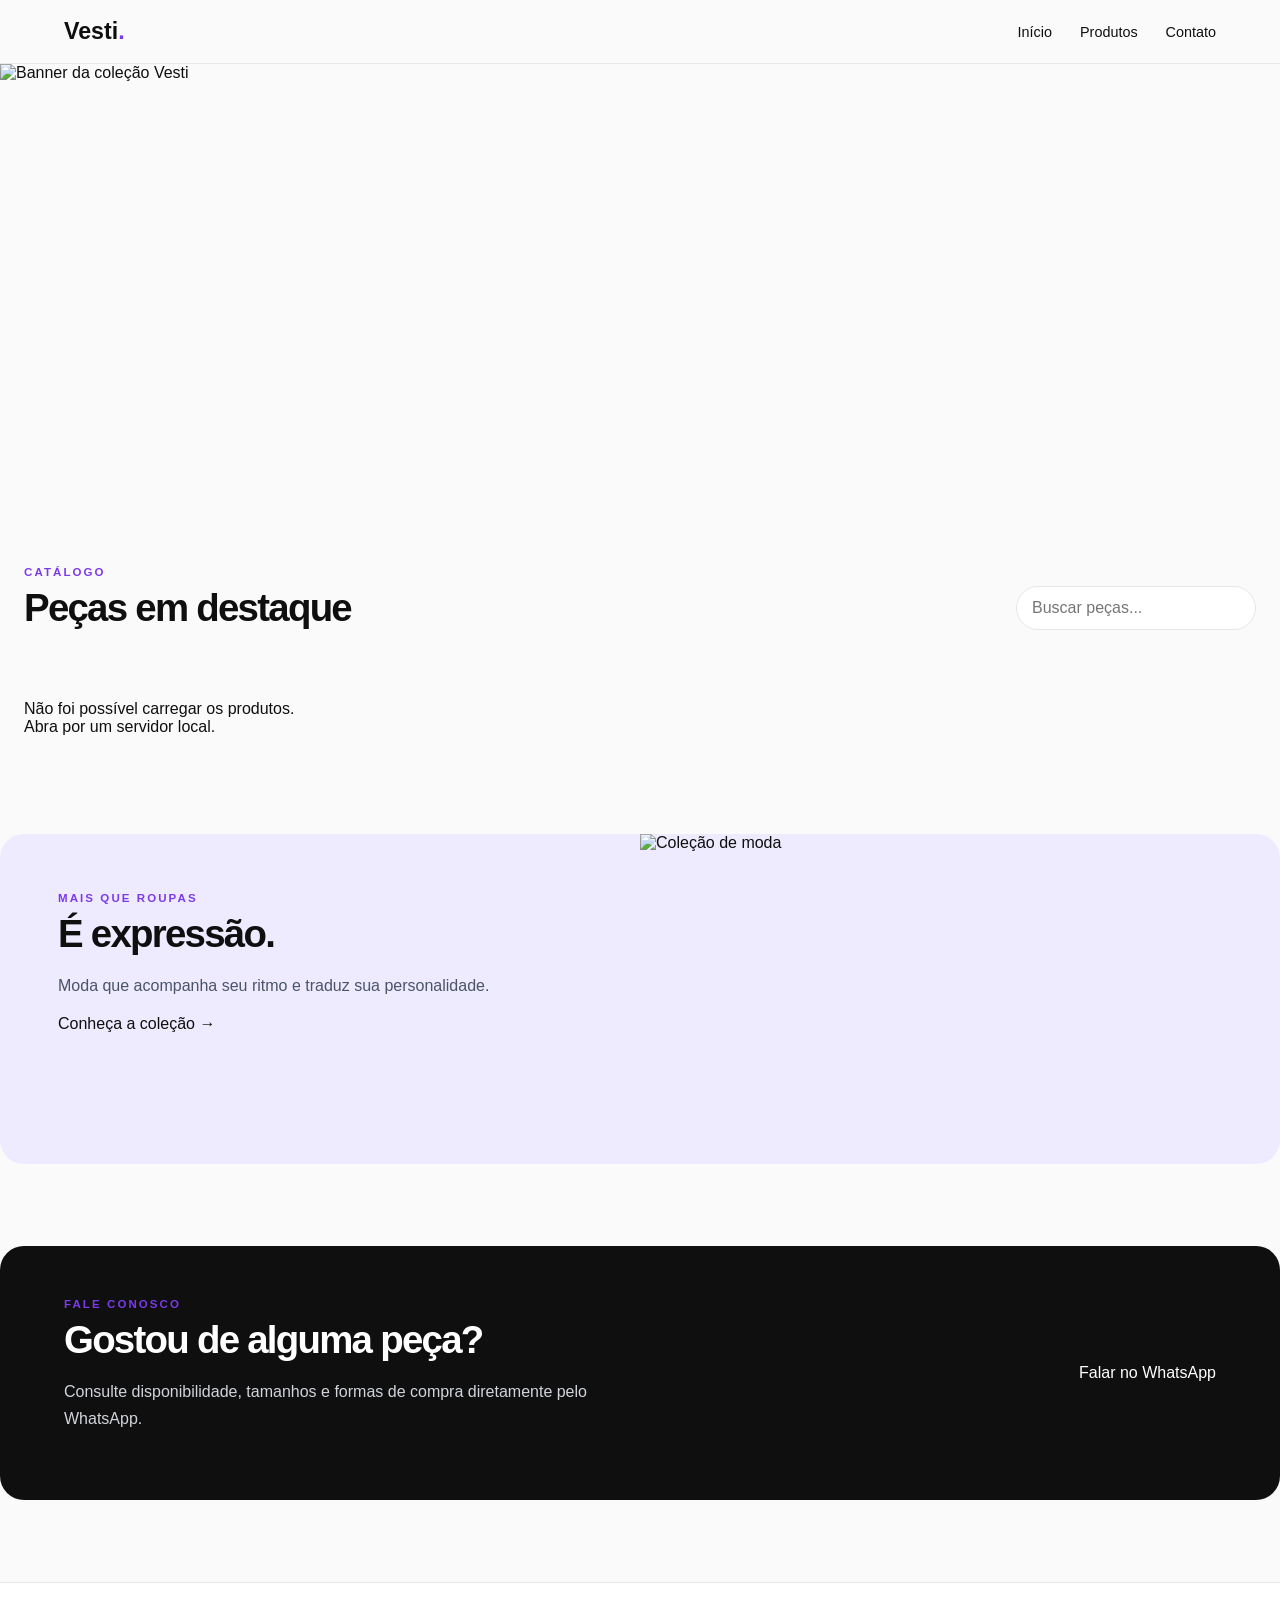
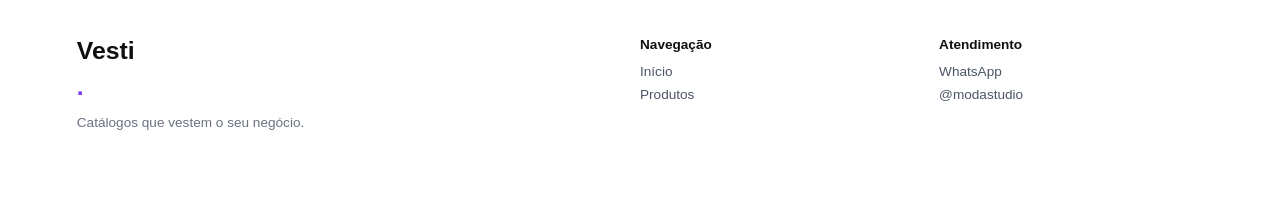
==== commit 6a3de1b5: "Remove categorias e benefícios e ajusta caminho dos banners" ====
--- a/index.html
+++ b/index.html
@@ -20,11 +20,10 @@
   <main>
     <section class="hero" id="inicio">
       <picture>
-        <source media="(max-width: 680px)" srcset="assets/banner-mobile.png" />
-        <img class="hero-banner" src="assets/banner-desktop.png" alt="Banner da coleção Vesti" />
+        <source media="(max-width: 680px)" srcset="assets/img/banner-mobile.png" />
+        <img class="hero-banner" src="assets/img/banner-desktop.png" alt="Banner da coleção Vesti" />
       </picture>
     </section>
-    <section class="benefits"><span>✦ Atendimento personalizado</span><span>◌ Compra pelo WhatsApp</span><span>✧ Curadoria de estilo</span></section>
     <section class="section" id="produtos"><div class="section-head"><div><p class="eyebrow">CATÁLOGO</p><h2>Peças em destaque</h2></div><input id="search" type="search" placeholder="Buscar peças..." aria-label="Buscar produtos" /></div><div class="filters" id="filters"></div><div class="products" id="products"></div><p id="empty" hidden>Nenhum produto encontrado.</p></section>
     <section class="promo"><div><p class="eyebrow">MAIS QUE ROUPAS</p><h2>É expressão.</h2><p>Moda que acompanha seu ritmo e traduz sua personalidade.</p><a class="btn primary" href="#produtos">Conheça a coleção →</a></div><img src="https://images.unsplash.com/photo-1496747611176-843222e1e57c?auto=format&fit=crop&w=1100&q=85" alt="Coleção de moda" /></section>
     <section class="contact" id="contato"><div><p class="eyebrow">FALE CONOSCO</p><h2>Gostou de alguma peça?</h2><p>Consulte disponibilidade, tamanhos e formas de compra diretamente pelo WhatsApp.</p></div><a class="btn primary" id="whatsapp" target="_blank" rel="noopener">Falar no WhatsApp</a></section>
--- a/css/style.css
+++ b/css/style.css
@@ -1 +1 @@
-:root{--black:#0f0f0f;--white:#fafafa;--purple:#7c3aed;--light:#e5e7eb;--muted:#6b7280}*{box-sizing:border-box}html{scroll-behavior:smooth}body{margin:0;background:var(--white);color:var(--black);font-family:Inter,Arial,sans-serif}h1,h2,h3,.brand,.btn,.footer-brand{font-family:Poppins,Arial,sans-serif}a{text-decoration:none;color:inherit}button,input{font:inherit}.header{position:sticky;top:0;z-index:20;display:flex;align-items:center;justify-content:space-between;padding:18px clamp(20px,5vw,72px);background:rgba(250,250,250,.94);border-bottom:1px solid var(--light);backdrop-filter:blur(14px)}.brand{font-size:1.45rem;font-weight:700}.brand span,.footer-brand span{color:var(--purple)}.nav{display:flex;gap:28px;font-size:.9rem}.nav a:hover,.link{color:var(--purple)}.menu{display:none;border:0;background:transparent;font-size:1.5rem}.mobile-nav{display:none;padding:12px 24px;border-bottom:1px solid var(--light)}.mobile-nav a{display:block;padding:9px 0}.hero{width:100%;margin:0;display:block;min-height:0;background:var(--white);overflow:hidden}.hero-banner{display:block;width:100%;height:auto;min-height:420px;max-height:780px;object-fit:cover;object-position:center}.benefits{max-width:1280px;margin:auto;display:flex;justify-content:space-around;gap:12px;padding:16px 24px;border-block:1px solid var(--light);font-size:.8rem;color:#4b5563}.section{max-width:1280px;margin:auto;padding:82px 24px}.section-head{display:flex;align-items:end;justify-content:space-between;gap:20px;margin-bottom:28px}.eyebrow{margin:0;color:var(--purple);font-size:.72rem;font-weight:700;letter-spacing:.18em}.section-head h2,.promo h2,.contact h2{margin:8px 0 0;font-size:clamp(1.9rem,3vw,3rem);letter-spacing:-.045em}.link{font-size:.85rem;font-weight:600}.section-head input{width:240px;padding:12px 15px;border:1px solid var(--light);border-radius:999px;background:#fff;outline-color:var(--purple)}.categories{display:grid;grid-template-columns:repeat(6,1fr);gap:14px}.category{padding:0;overflow:hidden;background:#fff;border:1px solid var(--light);border-radius:14px;text-align:left;cursor:pointer}.category img{display:block;width:100%;aspect-ratio:1;object-fit:cover}.category span{display:block;padding:11px 12px;font-size:.82rem;font-weight:600}.filters{display:flex;flex-wrap:wrap;gap:8px;margin-bottom:26px}.filter{padding:9px 14px;border:1px solid var(--light);border-radius:999px;background:#fff;cursor:pointer}.filter.active,.filter:hover{color:#fff;background:var(--purple);border-color:var(--purple)}.products{display:grid;grid-template-columns:repeat(4,1fr);gap:20px}.card-media{overflow:hidden;aspect-ratio:4/5;border-radius:16px;background:#eee}.card-media img{width:100%;height:100%;object-fit:cover;display:block;transition:transform .35s}.card:hover img{transform:scale(1.04)}.card-info{padding:14px 3px}.card-category{margin:0 0 5px;color:var(--muted);font-size:.75rem}.card h3{margin:0 0 6px;font-size:.97rem}.price{margin:0;font-weight:700}.card .btn{width:100%;margin-top:12px;padding:10px 14px;border:1px solid var(--light);background:#fff;color:var(--black)}.promo{max-width:1280px;margin:0 auto 82px;display:grid;grid-template-columns:1fr 1fr;overflow:hidden;border-radius:24px;background:#eeeaff}.promo>div{padding:58px}.promo p:not(.eyebrow),.contact p:not(.eyebrow){max-width:570px;color:#4b5563;line-height:1.7}.promo img{width:100%;height:100%;min-height:330px;object-fit:cover}.contact{max-width:1280px;margin:0 auto 82px;padding:52px clamp(28px,5vw,64px);display:flex;align-items:center;justify-content:space-between;gap:30px;background:var(--black);color:#fff;border-radius:24px}.contact p:not(.eyebrow){color:#d1d5db}.footer{display:grid;grid-template-columns:2fr 1fr 1fr;gap:35px;padding:54px clamp(24px,6vw,80px);border-top:1px solid var(--light);background:#fff;color:#4b5563;font-size:.85rem}.footer-brand{font-size:1.55rem;font-weight:700;color:var(--black)}.footer p{color:var(--muted)}.footer>div>strong{display:block;margin-bottom:12px;color:var(--black)}.footer a,.footer span{display:block;margin:8px 0}.close{float:right;border:0;background:transparent;font-size:1.8rem;cursor:pointer}dialog{width:min(92vw,760px);border:0;border-radius:22px;padding:26px;box-shadow:0 20px 80px #0003}dialog::backdrop{background:#0009}.dialog-grid{display:grid;grid-template-columns:1fr 1fr;gap:24px}.dialog-grid img{width:100%;border-radius:14px;aspect-ratio:4/5;object-fit:cover}.dialog-copy{color:#4b5563;line-height:1.7}@media(max-width:980px){.categories{grid-template-columns:repeat(3,1fr)}.products{grid-template-columns:repeat(2,1fr)}}@media(max-width:680px){.nav{display:none}.menu{display:block}.mobile-nav.open{display:block}/* Altura do banner no mobile */.hero-banner{min-height:0;max-height:none;width:100%;height:420px;object-fit:cover;object-position:center}.benefits{flex-direction:column;align-items:center}.section{padding:38px 20px}.section-head{align-items:stretch;flex-direction:column;gap:18px;margin-bottom:24px}.section-head h2{font-family:Georgia,'Times New Roman',serif;font-size:2rem;letter-spacing:-.035em}.section-head input{width:100%;border:0;border-bottom:1px solid #cfcfcf;border-radius:0;padding:12px 0;background:transparent;font-family:Georgia,'Times New Roman',serif;font-size:1.05rem}.filters{flex-wrap:nowrap;overflow-x:auto;gap:30px;margin:0 0 30px;padding:0 0 16px;border-bottom:1px solid var(--light);scrollbar-width:none}.filters::-webkit-scrollbar{display:none}.filter{flex:0 0 auto;padding:0;border:0;border-radius:0;background:transparent;color:#8a8a8a;font-size:.78rem;letter-spacing:.16em;text-transform:uppercase}.filter.active,.filter:hover{color:var(--black);background:transparent;border:0}.products{grid-template-columns:repeat(2,minmax(0,1fr));gap:16px}.card-media{aspect-ratio:4/5;border-radius:0}.card-info{padding:10px 0}.card-category{font-size:.68rem;letter-spacing:.08em;text-transform:uppercase}.card h3{font-family:Georgia,'Times New Roman',serif;font-size:.95rem;font-weight:600}.price{font-size:.9rem}.card .btn{font-size:.75rem;padding:8px 10px;border-radius:0}.categories{grid-template-columns:repeat(2,1fr);gap:10px}.promo{grid-template-columns:1fr;margin:0 20px 56px}.promo>div{padding:34px 26px}.contact{margin:0 20px 56px;flex-direction:column;align-items:flex-start;padding:34px 26px}.footer{grid-template-columns:1fr 1fr}.dialog-grid{grid-template-columns:1fr}}+:root{--black:#0f0f0f;--white:#fafafa;--purple:#7c3aed;--light:#e5e7eb;--muted:#6b7280}*{box-sizing:border-box}html{scroll-behavior:smooth}body{margin:0;background:var(--white);color:var(--black);font-family:Inter,Arial,sans-serif}h1,h2,h3,.brand,.btn,.footer-brand{font-family:Poppins,Arial,sans-serif}a{text-decoration:none;color:inherit}button,input{font:inherit}.header{position:sticky;top:0;z-index:20;display:flex;align-items:center;justify-content:space-between;padding:18px clamp(20px,5vw,72px);background:rgba(250,250,250,.94);border-bottom:1px solid var(--light);backdrop-filter:blur(14px)}.brand{font-size:1.45rem;font-weight:700}.brand span,.footer-brand span{color:var(--purple)}.nav{display:flex;gap:28px;font-size:.9rem}.nav a:hover,.link{color:var(--purple)}.menu{display:none;border:0;background:transparent;font-size:1.5rem}.mobile-nav{display:none;padding:12px 24px;border-bottom:1px solid var(--light)}.mobile-nav a{display:block;padding:9px 0}.hero{width:100%;margin:0;display:block;min-height:0;background:var(--white);overflow:hidden}.hero-banner{display:block;width:100%;height:auto;min-height:420px;max-height:780px;object-fit:cover;object-position:center}.benefits{max-width:1280px;margin:auto;display:flex;justify-content:space-around;gap:12px;padding:16px 24px;border-block:1px solid var(--light);font-size:.8rem;color:#4b5563}.section{max-width:1280px;margin:auto;padding:82px 24px}.section-head{display:flex;align-items:end;justify-content:space-between;gap:20px;margin-bottom:28px}.eyebrow{margin:0;color:var(--purple);font-size:.72rem;font-weight:700;letter-spacing:.18em}.section-head h2,.promo h2,.contact h2{margin:8px 0 0;font-size:clamp(1.9rem,3vw,3rem);letter-spacing:-.045em}.link{font-size:.85rem;font-weight:600}.section-head input{width:240px;padding:12px 15px;border:1px solid var(--light);border-radius:999px;background:#fff;outline-color:var(--purple)}.categories{display:grid;grid-template-columns:repeat(6,1fr);gap:14px}.category{padding:0;overflow:hidden;background:#fff;border:1px solid var(--light);border-radius:14px;text-align:left;cursor:pointer}.category img{display:block;width:100%;aspect-ratio:1;object-fit:cover}.category span{display:block;padding:11px 12px;font-size:.82rem;font-weight:600}.filters{display:flex;flex-wrap:wrap;gap:8px;margin-bottom:26px}.filter{padding:9px 14px;border:1px solid var(--light);border-radius:999px;background:#fff;cursor:pointer}.filter.active,.filter:hover{color:#fff;background:var(--purple);border-color:var(--purple)}.products{display:grid;grid-template-columns:repeat(4,1fr);gap:20px}.card-media{overflow:hidden;aspect-ratio:4/5;border-radius:16px;background:#eee}.card-media img{width:100%;height:100%;object-fit:cover;display:block;transition:transform .35s}.card:hover img{transform:scale(1.04)}.card-info{padding:14px 3px}.card-category{margin:0 0 5px;color:var(--muted);font-size:.75rem}.card h3{margin:0 0 6px;font-size:.97rem}.price{margin:0;font-weight:700}.card .btn{width:100%;margin-top:12px;padding:10px 14px;border:1px solid var(--light);background:#fff;color:var(--black)}.promo{max-width:1280px;margin:0 auto 82px;display:grid;grid-template-columns:1fr 1fr;overflow:hidden;border-radius:24px;background:#eeeaff}.promo>div{padding:58px}.promo p:not(.eyebrow),.contact p:not(.eyebrow){max-width:570px;color:#4b5563;line-height:1.7}.promo img{width:100%;height:100%;min-height:330px;object-fit:cover}.contact{max-width:1280px;margin:0 auto 82px;padding:52px clamp(28px,5vw,64px);display:flex;align-items:center;justify-content:space-between;gap:30px;background:var(--black);color:#fff;border-radius:24px}.contact p:not(.eyebrow){color:#d1d5db}.footer{display:grid;grid-template-columns:2fr 1fr 1fr;gap:35px;padding:54px clamp(24px,6vw,80px);border-top:1px solid var(--light);background:#fff;color:#4b5563;font-size:.85rem}.footer-brand{font-size:1.55rem;font-weight:700;color:var(--black)}.footer p{color:var(--muted)}.footer>div>strong{display:block;margin-bottom:12px;color:var(--black)}.footer a,.footer span{display:block;margin:8px 0}.close{float:right;border:0;background:transparent;font-size:1.8rem;cursor:pointer}dialog{width:min(92vw,760px);border:0;border-radius:22px;padding:26px;box-shadow:0 20px 80px #0003}dialog::backdrop{background:#0009}.dialog-grid{display:grid;grid-template-columns:1fr 1fr;gap:24px}.dialog-grid img{width:100%;border-radius:14px;aspect-ratio:4/5;object-fit:cover}.dialog-copy{color:#4b5563;line-height:1.7}@media(max-width:980px){.categories{grid-template-columns:repeat(3,1fr)}.products{grid-template-columns:repeat(2,1fr)}}@media(max-width:680px){.nav{display:none}.menu{display:block}.mobile-nav.open{display:block}/* Altura do banner no mobile */.hero-banner{min-height:0;max-height:none;width:100%;height:420px;object-fit:cover;object-position:center}.benefits{flex-direction:column;align-items:center}.section{padding:38px 20px}.section-head{align-items:stretch;flex-direction:column;gap:18px;margin-bottom:24px}.section-head input{width:100%;border:0;border-bottom:1px solid #cfcfcf;border-radius:0;padding:12px 0;background:transparent}.filters{flex-wrap:nowrap;overflow-x:auto;gap:30px;margin:0 0 30px;padding:0 0 16px;border-bottom:1px solid var(--light);scrollbar-width:none}.filters::-webkit-scrollbar{display:none}.filter{flex:0 0 auto;padding:0;border:0;border-radius:0;background:transparent;color:#8a8a8a;font-size:.78rem;letter-spacing:.16em;text-transform:uppercase}.filter.active,.filter:hover{color:var(--black);background:transparent;border:0}.products{grid-template-columns:repeat(2,minmax(0,1fr));gap:16px}.card-media{aspect-ratio:4/5;border-radius:0}.card-info{padding:10px 0}.card-category{font-size:.68rem;letter-spacing:.08em;text-transform:uppercase}.card h3{font-size:.95rem;font-weight:600}.price{font-size:.9rem}.card .btn{font-size:.75rem;padding:8px 10px;border-radius:0}.categories{grid-template-columns:repeat(2,1fr);gap:10px}.promo{grid-template-columns:1fr;margin:0 20px 56px}.promo>div{padding:34px 26px}.contact{margin:0 20px 56px;flex-direction:column;align-items:flex-start;padding:34px 26px}.footer{grid-template-columns:1fr 1fr}.dialog-grid{grid-template-columns:1fr}}
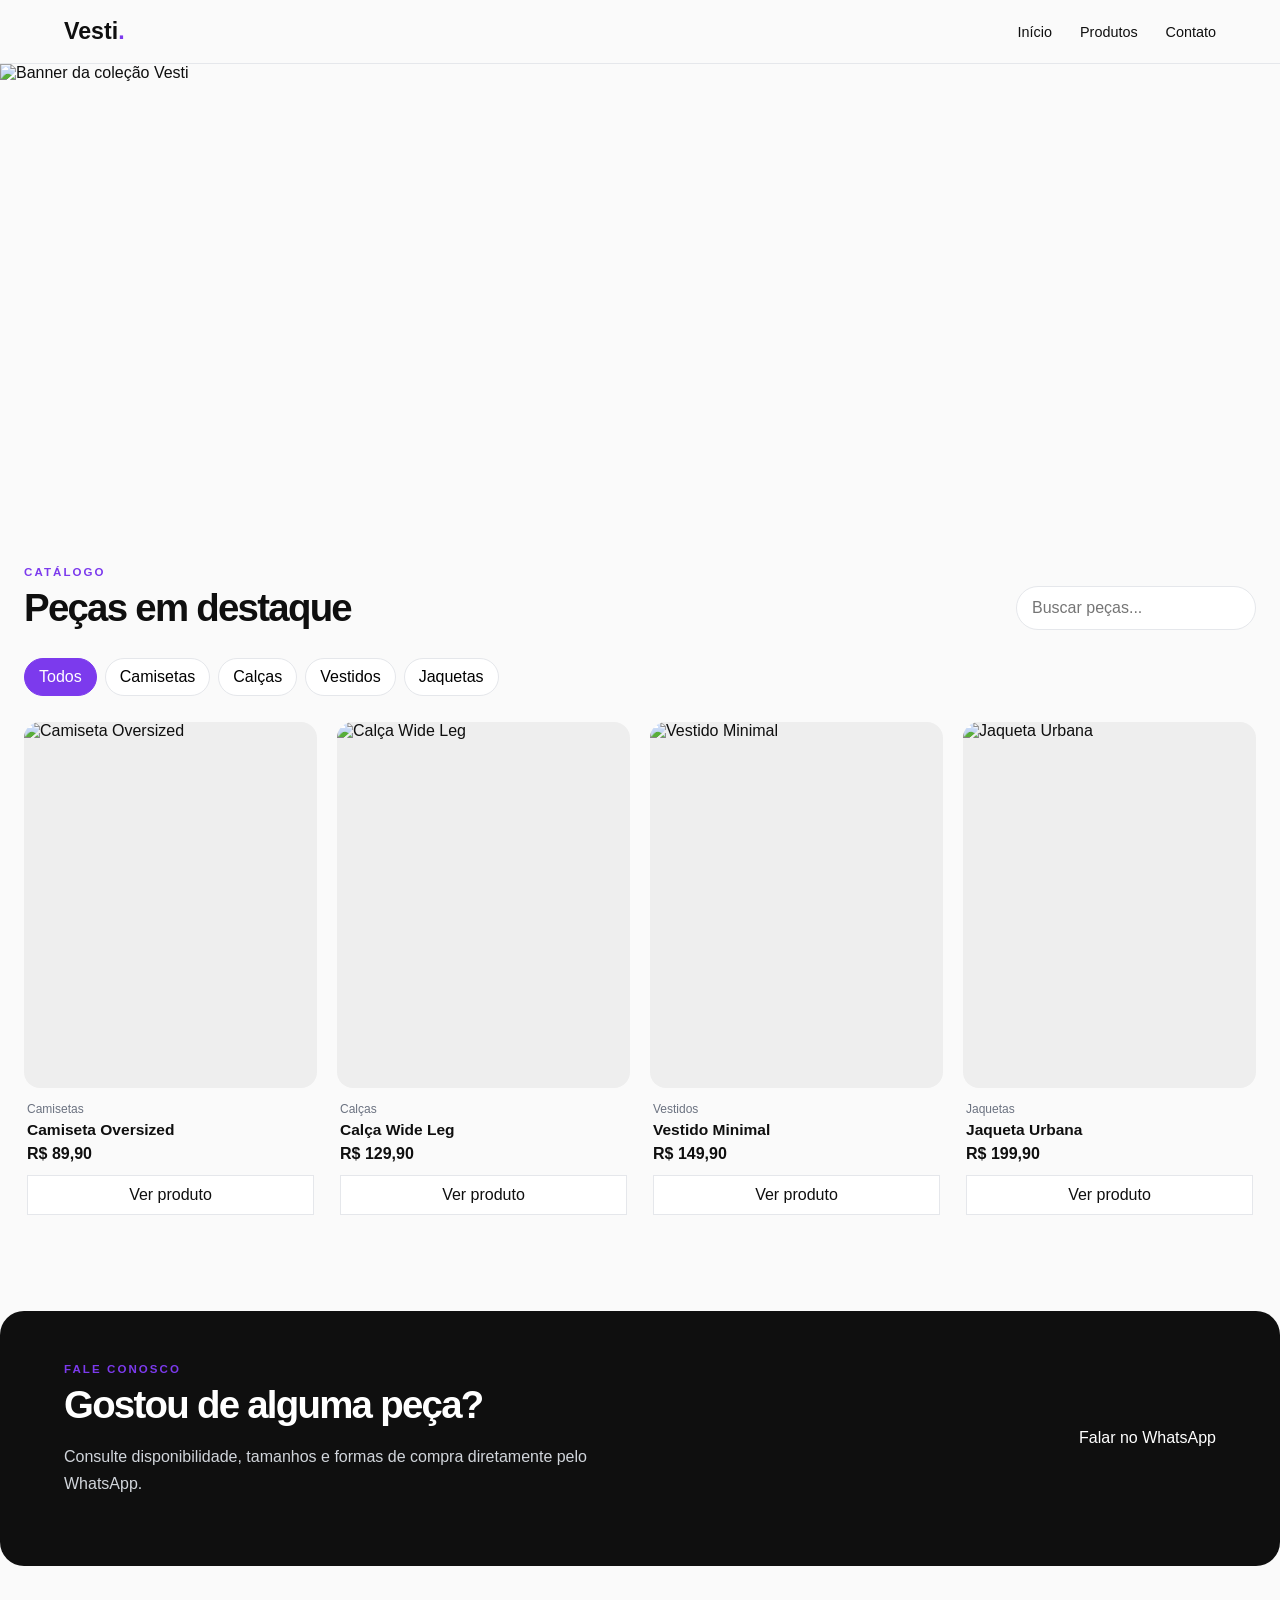
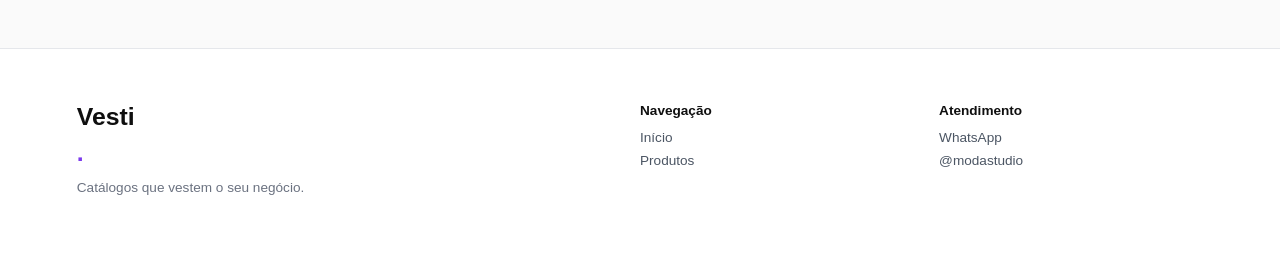
==== commit e969b55d: "Remover seção promocional após os produtos" ====
--- a/index.html
+++ b/index.html
@@ -25,7 +25,6 @@
       </picture>
     </section>
     <section class="section" id="produtos"><div class="section-head"><div><p class="eyebrow">CATÁLOGO</p><h2>Peças em destaque</h2></div><input id="search" type="search" placeholder="Buscar peças..." aria-label="Buscar produtos" /></div><div class="filters" id="filters"></div><div class="products" id="products"></div><p id="empty" hidden>Nenhum produto encontrado.</p></section>
-    <section class="promo"><div><p class="eyebrow">MAIS QUE ROUPAS</p><h2>É expressão.</h2><p>Moda que acompanha seu ritmo e traduz sua personalidade.</p><a class="btn primary" href="#produtos">Conheça a coleção →</a></div><img src="https://images.unsplash.com/photo-1496747611176-843222e1e57c?auto=format&fit=crop&w=1100&q=85" alt="Coleção de moda" /></section>
     <section class="contact" id="contato"><div><p class="eyebrow">FALE CONOSCO</p><h2>Gostou de alguma peça?</h2><p>Consulte disponibilidade, tamanhos e formas de compra diretamente pelo WhatsApp.</p></div><a class="btn primary" id="whatsapp" target="_blank" rel="noopener">Falar no WhatsApp</a></section>
   </main>
   <footer class="footer"><div><div class="footer-brand">Vesti<span>.</span></div><p>Catálogos que vestem o seu negócio.</p></div><div><strong>Navegação</strong><a href="#inicio">Início</a><a href="#produtos">Produtos</a></div><div><strong>Atendimento</strong><a id="footerWhatsApp" target="_blank" rel="noopener">WhatsApp</a><span id="instagram"></span></div></footer>
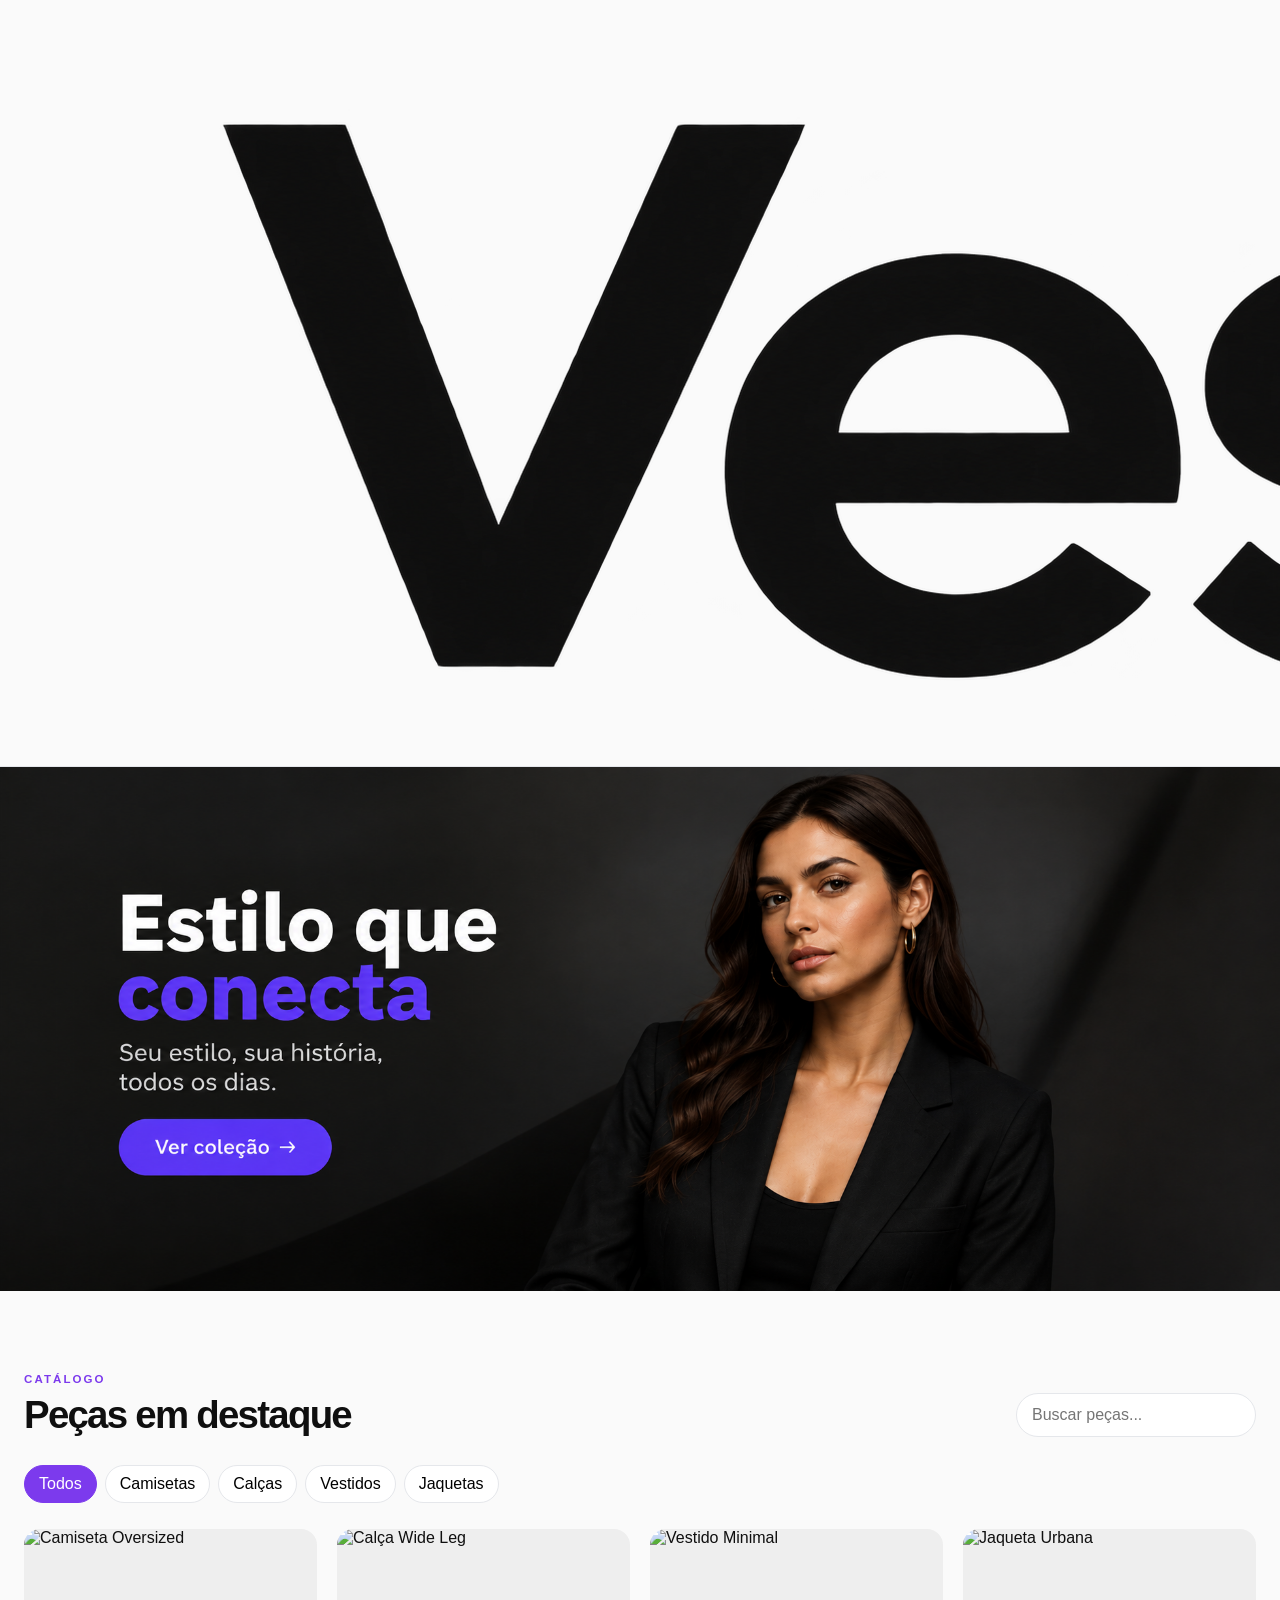
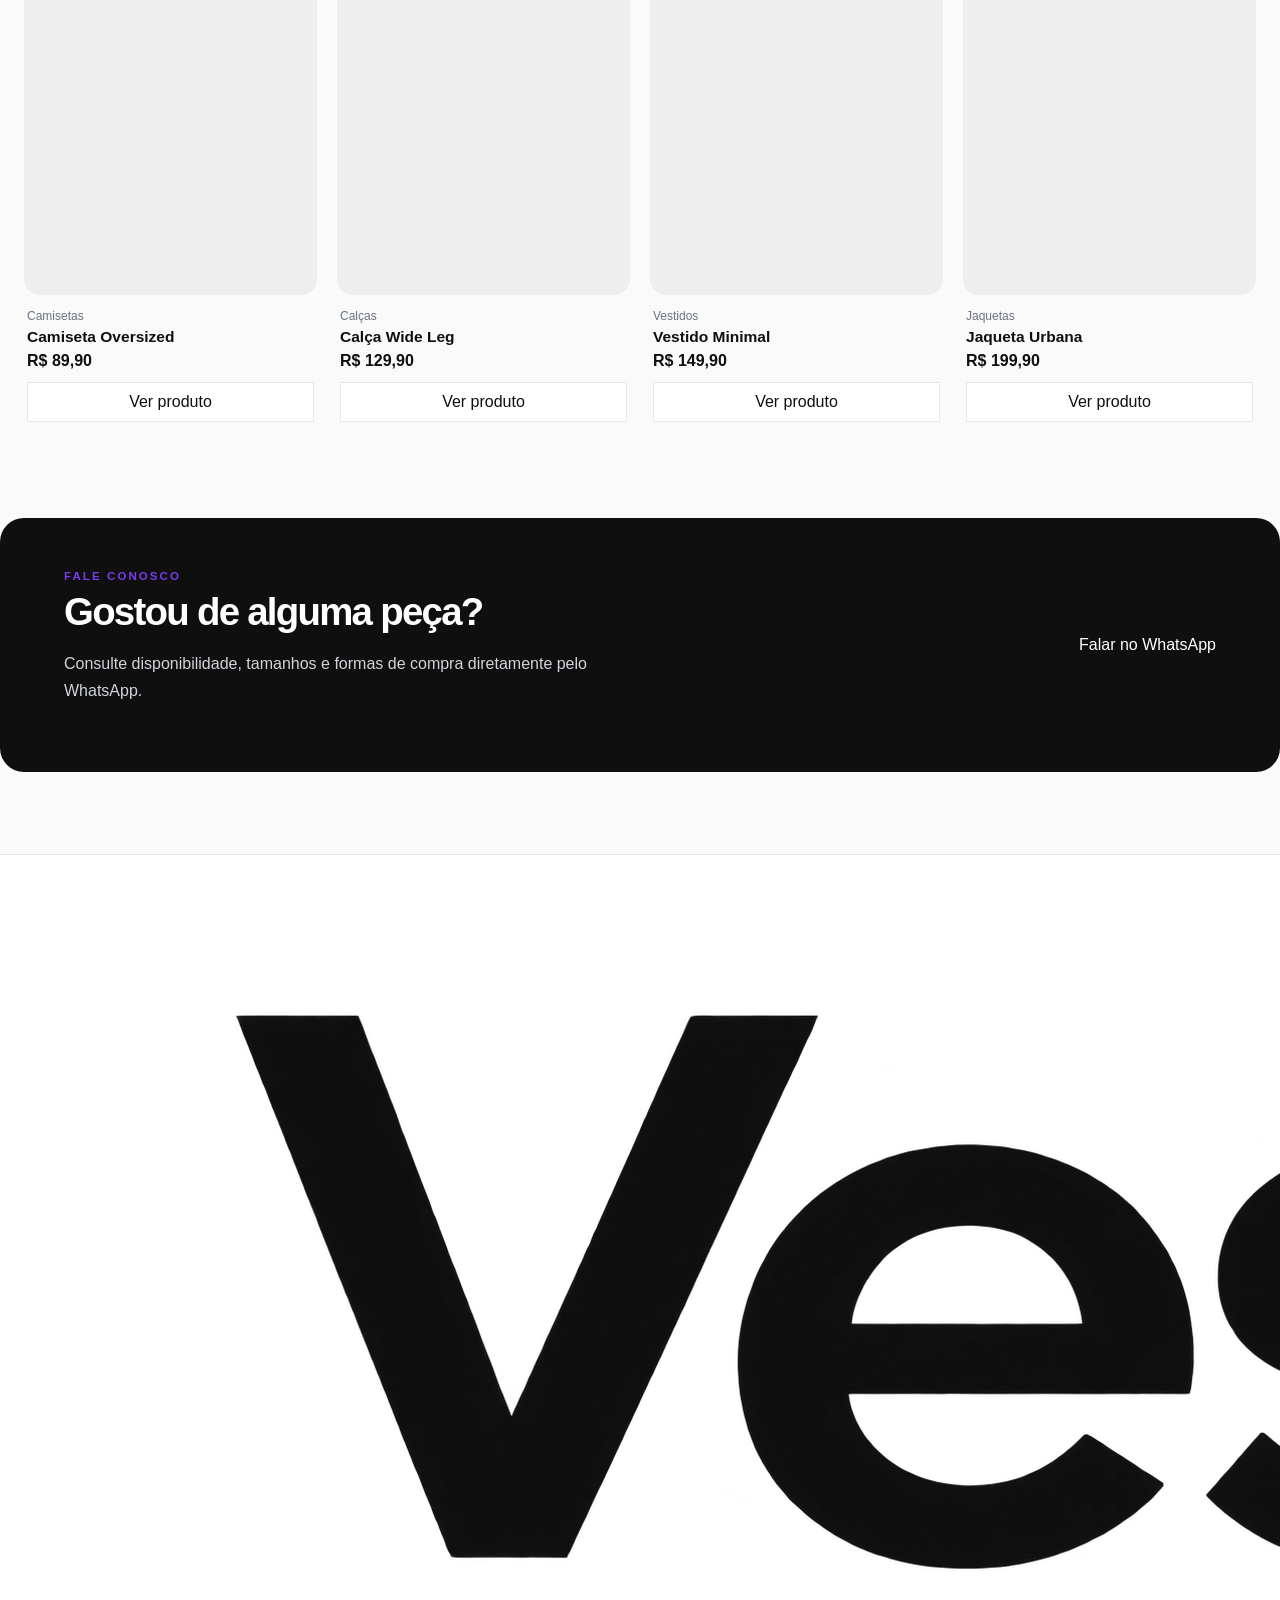
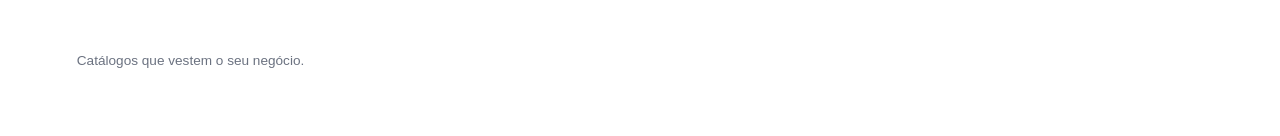
==== commit f85f21c1: "Usar logo oficial Vesti no cabeçalho e rodapé" ====
--- a/index.html
+++ b/index.html
@@ -12,7 +12,7 @@
 </head>
 <body>
   <header class="header">
-    <a class="brand" href="#inicio">Vesti<span>.</span></a>
+    <a class="brand" href="#inicio" aria-label="Vesti - início"><img src="assets/img/Vesti.png" alt="Vesti" /></a>
     <nav class="nav"><a href="#inicio">Início</a><a href="#produtos">Produtos</a><a href="#contato">Contato</a></nav>
     <button class="menu" id="menu" aria-label="Abrir menu">☰</button>
   </header>
@@ -27,7 +27,7 @@
     <section class="section" id="produtos"><div class="section-head"><div><p class="eyebrow">CATÁLOGO</p><h2>Peças em destaque</h2></div><input id="search" type="search" placeholder="Buscar peças..." aria-label="Buscar produtos" /></div><div class="filters" id="filters"></div><div class="products" id="products"></div><p id="empty" hidden>Nenhum produto encontrado.</p></section>
     <section class="contact" id="contato"><div><p class="eyebrow">FALE CONOSCO</p><h2>Gostou de alguma peça?</h2><p>Consulte disponibilidade, tamanhos e formas de compra diretamente pelo WhatsApp.</p></div><a class="btn primary" id="whatsapp" target="_blank" rel="noopener">Falar no WhatsApp</a></section>
   </main>
-  <footer class="footer"><div><div class="footer-brand">Vesti<span>.</span></div><p>Catálogos que vestem o seu negócio.</p></div><div><strong>Navegação</strong><a href="#inicio">Início</a><a href="#produtos">Produtos</a></div><div><strong>Atendimento</strong><a id="footerWhatsApp" target="_blank" rel="noopener">WhatsApp</a><span id="instagram"></span></div></footer>
+  <footer class="footer"><div><div class="footer-brand"><img src="assets/img/Vesti.png" alt="Vesti" /></div><p>Catálogos que vestem o seu negócio.</p></div><div><strong>Navegação</strong><a href="#inicio">Início</a><a href="#produtos">Produtos</a></div><div><strong>Atendimento</strong><a id="footerWhatsApp" target="_blank" rel="noopener">WhatsApp</a><span id="instagram"></span></div></footer>
   <dialog id="dialog"><button id="close" class="close" aria-label="Fechar">×</button><div id="dialogBody"></div></dialog>
   <script src="js/script.js"></script>
 </body>
